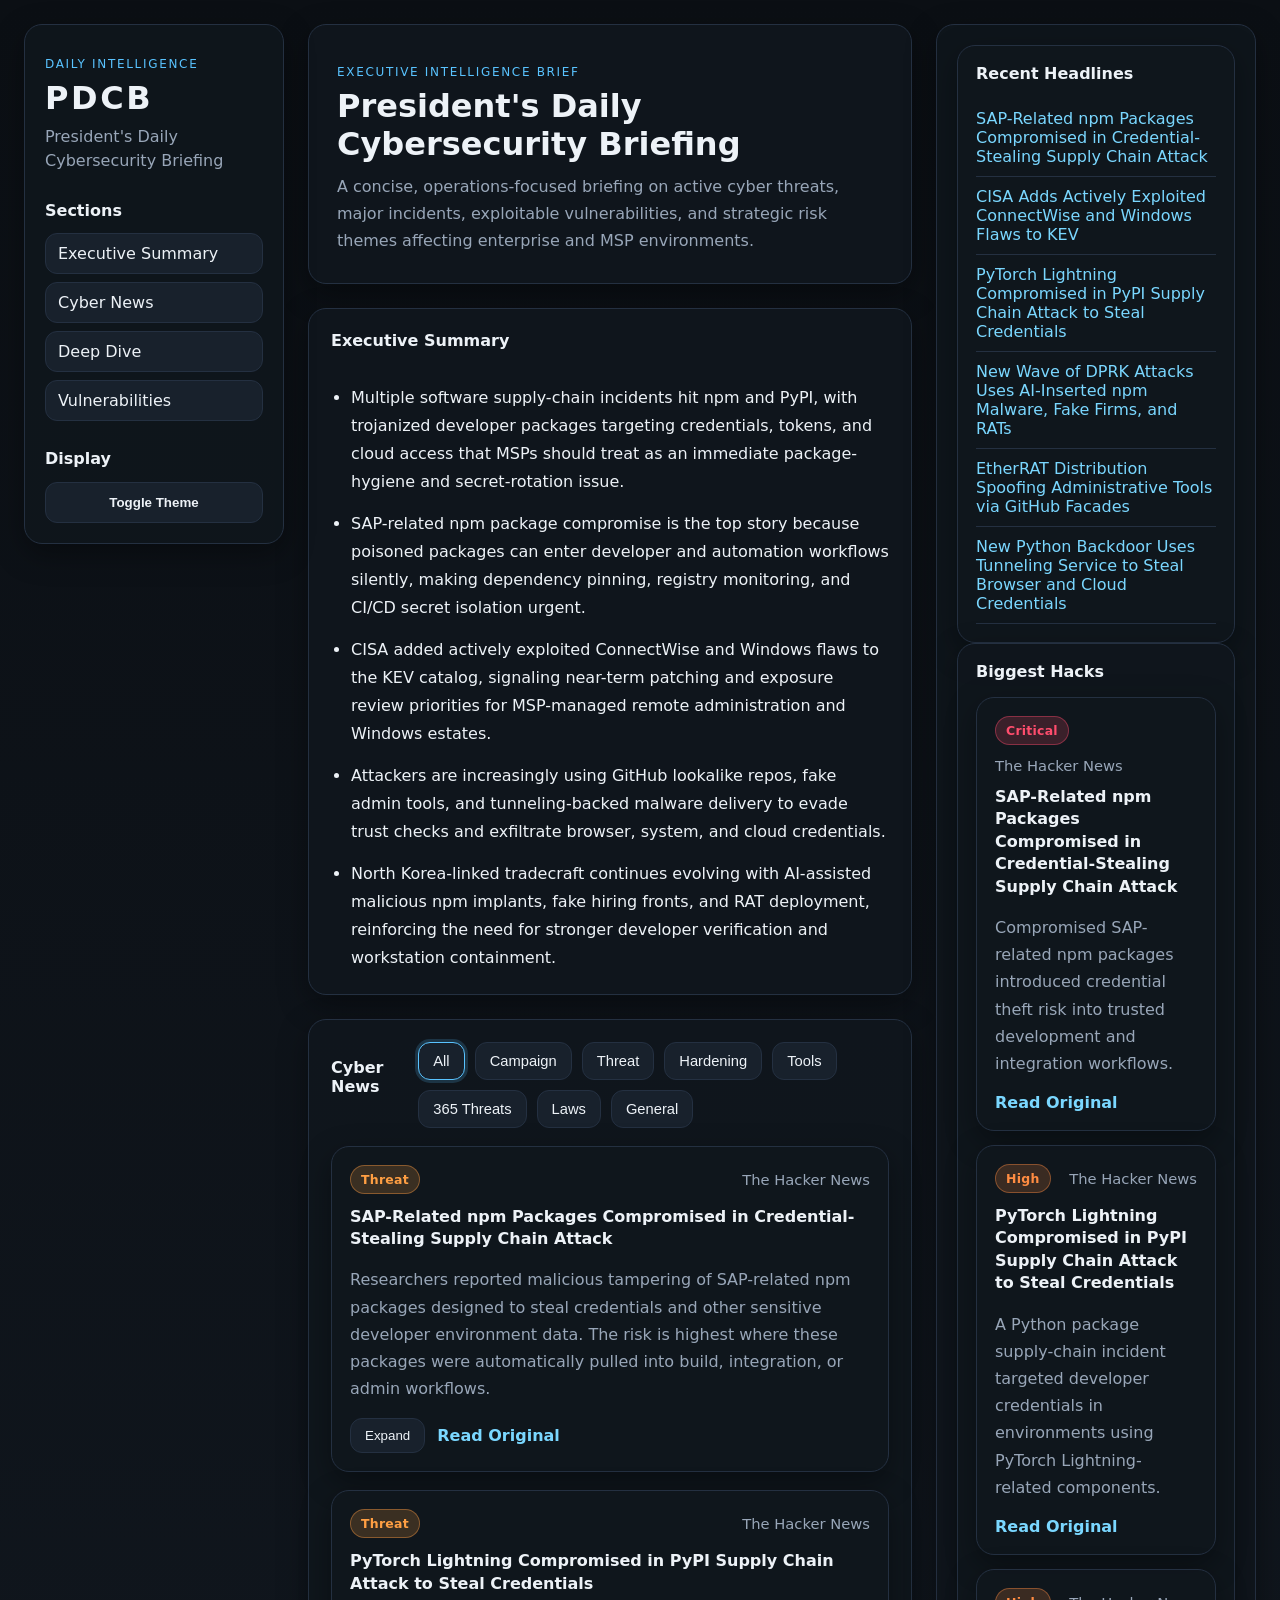
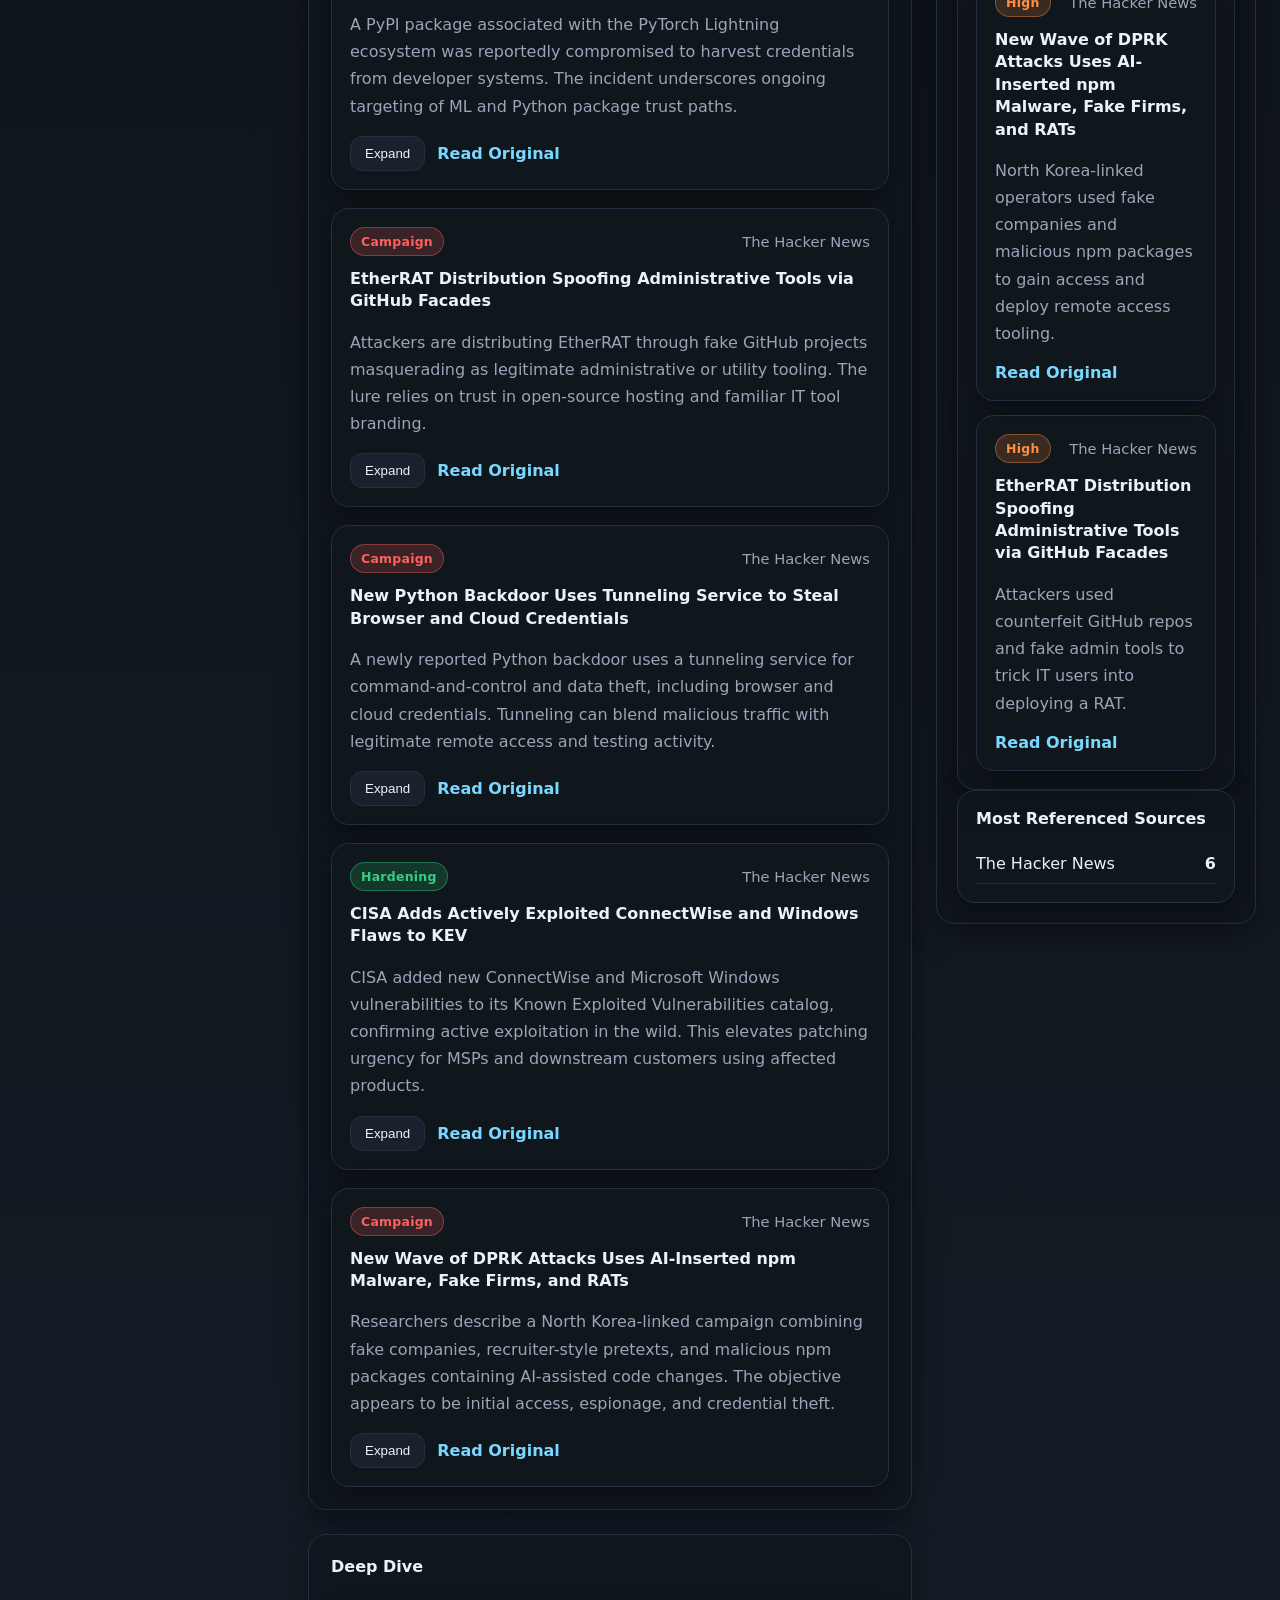
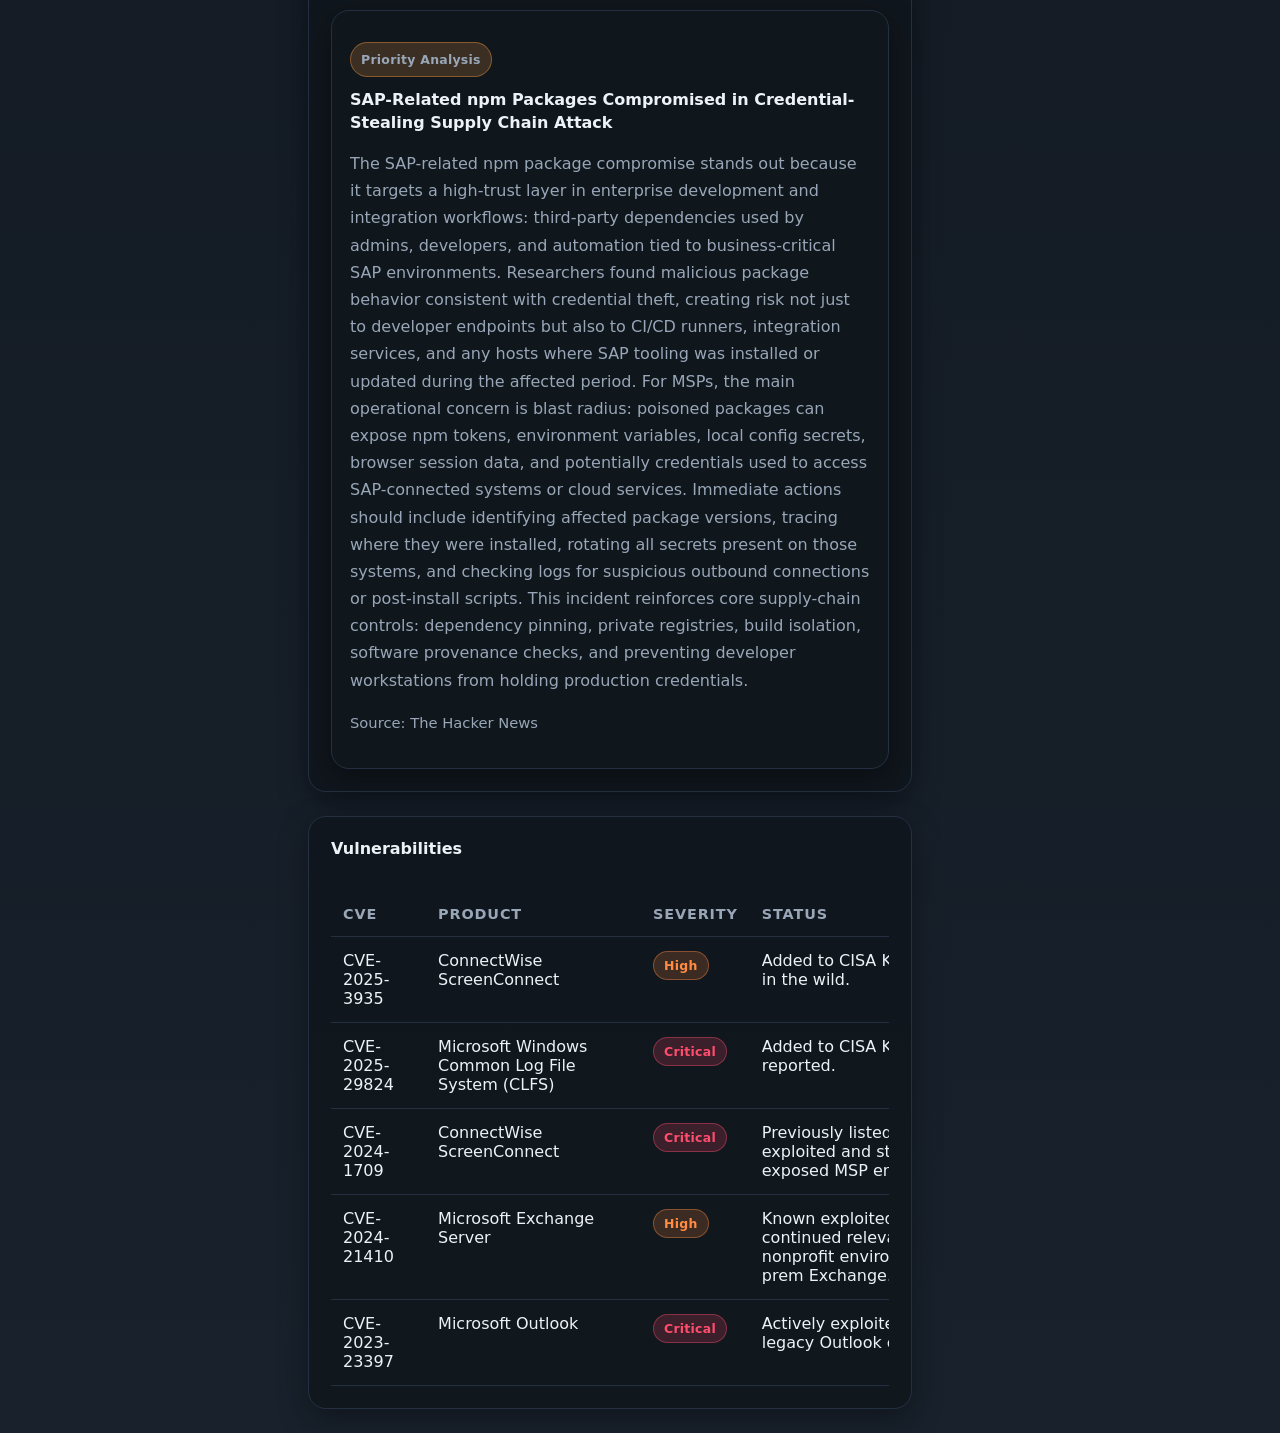
==== index.html @ 5980b4df "Add files via upload" ====
<!DOCTYPE html>
<html lang="en">
<head>
  <meta charset="UTF-8" />
  <meta name="viewport" content="width=device-width, initial-scale=1.0" />
  <title>President's Daily Cybersecurity Briefing</title>
  <link rel="stylesheet" href="style.css" />
</head>
<body>
  <div class="app-shell">
    <aside class="sidebar left-sidebar">
      <div class="brand">
        <p class="eyebrow">Daily Intelligence</p>
        <h1>PDCB</h1>
        <p class="subtitle">President's Daily Cybersecurity Briefing</p>
      </div>

      <nav class="section-nav">
        <h2>Sections</h2>
        <a href="#executive-summary">Executive Summary</a>
        <a href="#cyber-news">Cyber News</a>
        <a href="#deep-dive">Deep Dive</a>
        <a href="#vulnerabilities">Vulnerabilities</a>
      </nav>

      <div class="theme-card">
        <h2>Display</h2>
        <button id="themeToggle" class="theme-toggle" aria-label="Toggle dark and light mode">
          Toggle Theme
        </button>
      </div>
    </aside>

    <main class="main-content">
      <header class="hero">
        <div>
          <p class="eyebrow">Executive Intelligence Brief</p>
          <h2>President's Daily Cybersecurity Briefing</h2>
          <p class="hero-text">
            A concise, operations-focused briefing on active cyber threats, major incidents, exploitable vulnerabilities, and strategic risk themes affecting enterprise and MSP environments.
          </p>
        </div>
      </header>

      <section id="executive-summary" class="panel">
        <div class="panel-header">
          <h3>Executive Summary</h3>
        </div>
        <ul id="executiveSummaryList" class="summary-list"></ul>
      </section>

      <section id="cyber-news" class="panel">
        <div class="panel-header stacked-mobile">
          <h3>Cyber News</h3>
          <div id="filterBar" class="filter-bar"></div>
        </div>
        <div id="newsContainer" class="news-grid"></div>
      </section>

      <section id="deep-dive" class="panel">
        <div class="panel-header">
          <h3>Deep Dive</h3>
        </div>
        <article class="deep-dive-card">
          <p class="story-category category-threat">Priority Analysis</p>
          <h4 id="deepDiveTitle"></h4>
          <p id="deepDiveContent"></p>
          <p class="source-line">
            Source:
            <span id="deepDiveSource"></span>
          </p>
        </article>
      </section>

      <section id="vulnerabilities" class="panel">
        <div class="panel-header">
          <h3>Vulnerabilities</h3>
        </div>
        <div class="table-wrap">
          <table>
            <thead>
              <tr>
                <th>CVE</th>
                <th>Product</th>
                <th>Severity</th>
                <th>Status</th>
              </tr>
            </thead>
            <tbody id="vulnerabilitiesTable"></tbody>
          </table>
        </div>
      </section>
    </main>

    <aside class="sidebar right-sidebar">
      <section class="sidebar-card">
        <h3>Recent Headlines</h3>
        <ul id="recentHeadlines" class="headline-list"></ul>
      </section>

      <section class="sidebar-card">
        <h3>Biggest Hacks</h3>
        <div id="biggestHacks" class="hack-list"></div>
      </section>

      <section class="sidebar-card">
        <h3>Most Referenced Sources</h3>
        <ul id="sourceCounts" class="source-list"></ul>
      </section>
    </aside>
  </div>

  <script src="data.js"></script>
  <script>
    const root = document.documentElement;
    const themeToggle = document.getElementById('themeToggle');
    const storageKey = 'pdcb-theme';

    function applyTheme(theme) {
      root.setAttribute('data-theme', theme);
      localStorage.setItem(storageKey, theme);
    }

    const savedTheme = localStorage.getItem(storageKey);
    if (savedTheme) {
      applyTheme(savedTheme);
    } else {
      applyTheme('dark');
    }

    themeToggle.addEventListener('click', () => {
      const current = root.getAttribute('data-theme') || 'dark';
      applyTheme(current === 'dark' ? 'light' : 'dark');
    });

    const executiveSummaryList = document.getElementById('executiveSummaryList');
    const newsContainer = document.getElementById('newsContainer');
    const filterBar = document.getElementById('filterBar');
    const deepDiveTitle = document.getElementById('deepDiveTitle');
    const deepDiveContent = document.getElementById('deepDiveContent');
    const deepDiveSource = document.getElementById('deepDiveSource');
    const vulnerabilitiesTable = document.getElementById('vulnerabilitiesTable');
    const recentHeadlines = document.getElementById('recentHeadlines');
    const biggestHacks = document.getElementById('biggestHacks');
    const sourceCounts = document.getElementById('sourceCounts');

    const filters = ['All', 'Campaign', 'Threat', 'Hardening', 'Tools', '365_Threats', 'Laws', 'General'];
    let activeFilter = 'All';

    function slugify(value) {
      return value.toLowerCase().replace(/[^a-z0-9]+/g, '-');
    }

    function categoryClass(category) {
      const normalized = (category || 'General').toLowerCase();
      if (normalized === 'campaign') return 'category-campaign';
      if (normalized === 'threat') return 'category-threat';
      if (normalized === 'hardening') return 'category-hardening';
      if (normalized === 'tools') return 'category-tools';
      if (normalized === '365_threats') return 'category-365';
      if (normalized === 'laws') return 'category-laws';
      return 'category-general';
    }

    function renderExecutiveSummary() {
      executiveSummaryList.innerHTML = '';
      briefingData.executive_summary.forEach(item => {
        const li = document.createElement('li');
        li.textContent = item;
        executiveSummaryList.appendChild(li);
      });
    }

    function renderFilters() {
      filterBar.innerHTML = '';
      filters.forEach(filter => {
        const button = document.createElement('button');
        button.className = `filter-btn ${activeFilter === filter ? 'active' : ''}`;
        button.textContent = filter.replace('_', ' ');
        button.addEventListener('click', () => {
          activeFilter = filter;
          renderFilters();
          renderNews();
        });
        filterBar.appendChild(button);
      });
    }

    function renderNews() {
      newsContainer.innerHTML = '';
      const items = briefingData.cyber_news.filter(item =>
        activeFilter === 'All' ? true : item.category === activeFilter
      );

      if (!items.length) {
        newsContainer.innerHTML = '<div class="empty-state">No stories match this category.</div>';
        return;
      }

      items.forEach((story, index) => {
        const card = document.createElement('article');
        card.className = 'news-card';

        const detailsId = `details-${slugify(story.title)}-${index}`;
        const catClass = categoryClass(story.category);

        card.innerHTML = `
          <div class="news-top">
            <span class="story-category ${catClass}">${story.category}</span>
            <span class="story-source">${story.source}</span>
          </div>
          <h4>${story.title}</h4>
          <p class="story-blurb">${story.blurb}</p>
          <div class="story-actions">
            <button class="expand-btn" aria-expanded="false" aria-controls="${detailsId}">Expand</button>
            <a href="${story.link}" target="_blank" rel="noopener noreferrer" class="read-link">Read Original</a>
          </div>
          <div id="${detailsId}" class="story-details" hidden>
            <p>${story.expand_content}</p>
          </div>
        `;

        const expandBtn = card.querySelector('.expand-btn');
        const details = card.querySelector('.story-details');
        expandBtn.addEventListener('click', () => {
          const expanded = expandBtn.getAttribute('aria-expanded') === 'true';
          expandBtn.setAttribute('aria-expanded', String(!expanded));
          expandBtn.textContent = expanded ? 'Expand' : 'Collapse';
          details.hidden = expanded;
        });

        newsContainer.appendChild(card);
      });
    }

    function renderDeepDive() {
      deepDiveTitle.textContent = briefingData.deep_dive.title;
      deepDiveContent.textContent = briefingData.deep_dive.content;
      deepDiveSource.textContent = briefingData.deep_dive.source;
    }

    function severityClass(severity) {
      const value = (severity || '').toLowerCase();
      if (value === 'critical') return 'sev-critical';
      if (value === 'high') return 'sev-high';
      if (value === 'medium') return 'sev-medium';
      return 'sev-low';
    }

    function renderVulnerabilities() {
      vulnerabilitiesTable.innerHTML = '';
      briefingData.vulnerabilities.forEach(vuln => {
        const tr = document.createElement('tr');
        tr.innerHTML = `
          <td>${vuln.cve_id}</td>
          <td>${vuln.product}</td>
          <td><span class="severity-pill ${severityClass(vuln.severity)}">${vuln.severity}</span></td>
          <td>${vuln.active_exploitation_status}</td>
        `;
        vulnerabilitiesTable.appendChild(tr);
      });
    }

    function renderRecentHeadlines() {
      recentHeadlines.innerHTML = '';
      briefingData.recent_headlines.forEach(item => {
        const li = document.createElement('li');
        li.innerHTML = `<a href="${item.link}" target="_blank" rel="noopener noreferrer">${item.title}</a>`;
        recentHeadlines.appendChild(li);
      });
    }

    function renderBiggestHacks() {
      biggestHacks.innerHTML = '';
      briefingData.biggest_hacks.forEach(item => {
        const card = document.createElement('div');
        card.className = 'hack-card';
        card.innerHTML = `
          <div class="hack-header">
            <span class="severity-pill ${severityClass(item.severity)}">${item.severity}</span>
            <span class="story-source">${item.source}</span>
          </div>
          <h4>${item.title}</h4>
          <p>${item.brief}</p>
          <a href="${item.link}" target="_blank" rel="noopener noreferrer" class="read-link">Read Original</a>
        `;
        biggestHacks.appendChild(card);
      });
    }

    function renderSourceCounts() {
      sourceCounts.innerHTML = '';
      briefingData.source_counts.forEach(item => {
        const li = document.createElement('li');
        li.innerHTML = `<span>${item.source}</span><strong>${item.count}</strong>`;
        sourceCounts.appendChild(li);
      });
    }

    renderExecutiveSummary();
    renderFilters();
    renderNews();
    renderDeepDive();
    renderVulnerabilities();
    renderRecentHeadlines();
    renderBiggestHacks();
    renderSourceCounts();
  </script>
</body>
</html>
---- style.css ----
:root {
  --bg: #0b0f14;
  --bg-elev: #121821;
  --bg-soft: #18212c;
  --panel: #10161d;
  --border: #243041;
  --text: #edf2f7;
  --muted: #98a6b8;
  --accent: #59c3ff;
  --link: #7ad7ff;
  --shadow: 0 10px 30px rgba(0, 0, 0, 0.35);

  --campaign: #ff5f5f;
  --threat: #ff9f43;
  --hardening: #35d07f;
  --tools: #65a9ff;
  --threat365: #b388ff;
  --laws: #ffd166;
  --general: #8fa3b8;

  --critical: #ff4d6d;
  --high: #ff8c42;
  --medium: #ffd166;
  --low: #35d07f;
}

:root[data-theme="light"] {
  --bg: #f3f6fb;
  --bg-elev: #ffffff;
  --bg-soft: #eef3f8;
  --panel: #ffffff;
  --border: #d8e1ec;
  --text: #182230;
  --muted: #5f6f82;
  --accent: #0069c2;
  --link: #0056a6;
  --shadow: 0 10px 25px rgba(18, 34, 48, 0.08);
}

* {
  box-sizing: border-box;
}

html {
  scroll-behavior: smooth;
}

body {
  margin: 0;
  background: linear-gradient(180deg, var(--bg) 0%, var(--bg-soft) 100%);
  color: var(--text);
  font-family: Inter, system-ui, -apple-system, BlinkMacSystemFont, "Segoe UI", sans-serif;
}

a {
  color: var(--link);
  text-decoration: none;
}

a:hover {
  text-decoration: underline;
}

.app-shell {
  display: grid;
  grid-template-columns: 260px minmax(0, 1fr) 320px;
  min-height: 100vh;
  gap: 24px;
  padding: 24px;
}

.sidebar,
.panel,
.hero,
.sidebar-card,
.news-card,
.deep-dive-card,
.hack-card {
  background: color-mix(in srgb, var(--panel) 92%, transparent);
  border: 1px solid var(--border);
  border-radius: 18px;
  box-shadow: var(--shadow);
}

.sidebar {
  padding: 20px;
  position: sticky;
  top: 24px;
  height: fit-content;
}

.brand h1 {
  margin: 0;
  font-size: 2rem;
  letter-spacing: 0.08em;
}

.brand .subtitle {
  color: var(--muted);
  margin-top: 8px;
  line-height: 1.5;
}

.eyebrow {
  text-transform: uppercase;
  letter-spacing: 0.14em;
  font-size: 0.75rem;
  color: var(--accent);
  margin-bottom: 8px;
}

.section-nav,
.theme-card {
  margin-top: 28px;
}

.section-nav h2,
.theme-card h2,
.sidebar-card h3,
.panel-header h3 {
  margin-top: 0;
  font-size: 1rem;
}

.section-nav a {
  display: block;
  padding: 10px 12px;
  margin: 8px 0;
  background: var(--bg-soft);
  border: 1px solid var(--border);
  border-radius: 12px;
  color: var(--text);
}

.theme-toggle,
.filter-btn,
.expand-btn {
  border: 1px solid var(--border);
  background: var(--bg-soft);
  color: var(--text);
  border-radius: 12px;
  cursor: pointer;
  transition: 0.2s ease;
}

.theme-toggle {
  width: 100%;
  padding: 12px 14px;
  font-weight: 600;
}

.filter-btn {
  padding: 10px 14px;
  font-size: 0.92rem;
}

.expand-btn {
  padding: 9px 14px;
}

.theme-toggle:hover,
.filter-btn:hover,
.expand-btn:hover,
.filter-btn.active {
  border-color: var(--accent);
  box-shadow: 0 0 0 3px color-mix(in srgb, var(--accent) 18%, transparent);
}

.main-content {
  display: flex;
  flex-direction: column;
  gap: 24px;
}

.hero {
  padding: 28px;
}

.hero h2 {
  margin: 0 0 10px;
  font-size: clamp(1.8rem, 2.5vw, 2.8rem);
}

.hero-text {
  margin: 0;
  color: var(--muted);
  line-height: 1.7;
  max-width: 900px;
}

.panel {
  padding: 22px;
}

.panel-header {
  display: flex;
  justify-content: space-between;
  align-items: center;
  gap: 16px;
  margin-bottom: 18px;
}

.filter-bar {
  display: flex;
  flex-wrap: wrap;
  gap: 10px;
}

.summary-list {
  margin: 0;
  padding-left: 20px;
  display: grid;
  gap: 14px;
}

.summary-list li {
  line-height: 1.75;
  color: var(--text);
}

.news-grid {
  display: grid;
  gap: 18px;
}

.news-card,
.deep-dive-card,
.hack-card,
.sidebar-card {
  padding: 18px;
}

.news-top,
.hack-header {
  display: flex;
  justify-content: space-between;
  align-items: center;
  gap: 12px;
  margin-bottom: 12px;
  flex-wrap: wrap;
}

.story-category,
.severity-pill {
  display: inline-flex;
  align-items: center;
  border-radius: 999px;
  padding: 6px 10px;
  font-size: 0.78rem;
  font-weight: 700;
  letter-spacing: 0.02em;
}

.story-source,
.source-line {
  color: var(--muted);
  font-size: 0.92rem;
}

.category-campaign {
  background: color-mix(in srgb, var(--campaign) 18%, transparent);
  color: var(--campaign);
  border: 1px solid color-mix(in srgb, var(--campaign) 40%, transparent);
}

.category-threat {
  background: color-mix(in srgb, var(--threat) 18%, transparent);
  color: var(--threat);
  border: 1px solid color-mix(in srgb, var(--threat) 40%, transparent);
}

.category-hardening {
  background: color-mix(in srgb, var(--hardening) 18%, transparent);
  color: var(--hardening);
  border: 1px solid color-mix(in srgb, var(--hardening) 40%, transparent);
}

.category-tools {
  background: color-mix(in srgb, var(--tools) 18%, transparent);
  color: var(--tools);
  border: 1px solid color-mix(in srgb, var(--tools) 40%, transparent);
}

.category-365 {
  background: color-mix(in srgb, var(--threat365) 18%, transparent);
  color: var(--threat365);
  border: 1px solid color-mix(in srgb, var(--threat365) 40%, transparent);
}

.category-laws {
  background: color-mix(in srgb, var(--laws) 18%, transparent);
  color: var(--laws);
  border: 1px solid color-mix(in srgb, var(--laws) 40%, transparent);
}

.category-general {
  background: color-mix(in srgb, var(--general) 18%, transparent);
  color: var(--general);
  border: 1px solid color-mix(in srgb, var(--general) 40%, transparent);
}

.sev-critical {
  background: color-mix(in srgb, var(--critical) 18%, transparent);
  color: var(--critical);
  border: 1px solid color-mix(in srgb, var(--critical) 40%, transparent);
}

.sev-high {
  background: color-mix(in srgb, var(--high) 18%, transparent);
  color: var(--high);
  border: 1px solid color-mix(in srgb, var(--high) 40%, transparent);
}

.sev-medium {
  background: color-mix(in srgb, var(--medium) 20%, transparent);
  color: var(--medium);
  border: 1px solid color-mix(in srgb, var(--medium) 40%, transparent);
}

.sev-low {
  background: color-mix(in srgb, var(--low) 18%, transparent);
  color: var(--low);
  border: 1px solid color-mix(in srgb, var(--low) 40%, transparent);
}

.news-card h4,
.deep-dive-card h4,
.hack-card h4 {
  margin: 0 0 10px;
  line-height: 1.4;
}

.story-blurb,
.deep-dive-card p,
.hack-card p {
  color: var(--muted);
  line-height: 1.7;
}

.story-actions {
  display: flex;
  gap: 12px;
  align-items: center;
  flex-wrap: wrap;
  margin-top: 14px;
}

.read-link {
  font-weight: 600;
}

.story-details {
  margin-top: 16px;
  padding-top: 16px;
  border-top: 1px solid var(--border);
  color: var(--text);
  line-height: 1.7;
}

.table-wrap {
  overflow-x: auto;
}

table {
  width: 100%;
  border-collapse: collapse;
  min-width: 760px;
}

th,
td {
  text-align: left;
  padding: 14px 12px;
  border-bottom: 1px solid var(--border);
  vertical-align: top;
}

th {
  color: var(--muted);
  font-size: 0.9rem;
  text-transform: uppercase;
  letter-spacing: 0.06em;
}

.headline-list,
.source-list {
  list-style: none;
  padding: 0;
  margin: 0;
}

.headline-list li,
.source-list li {
  padding: 10px 0;
  border-bottom: 1px solid var(--border);
}

.source-list li {
  display: flex;
  justify-content: space-between;
  align-items: center;
}

.hack-list {
  display: grid;
  gap: 14px;
}

.empty-state {
  padding: 24px;
  border: 1px dashed var(--border);
  border-radius: 14px;
  color: var(--muted);
  text-align: center;
}

@media (max-width: 1200px) {
  .app-shell {
    grid-template-columns: 220px minmax(0, 1fr);
  }

  .right-sidebar {
    grid-column: 1 / -1;
    position: static;
    display: grid;
    grid-template-columns: repeat(3, minmax(0, 1fr));
    gap: 18px;
    background: transparent;
    border: none;
    box-shadow: none;
    padding: 0;
  }

  .right-sidebar .sidebar-card {
    height: 100%;
  }
}

@media (max-width: 900px) {
  .app-shell {
    grid-template-columns: 1fr;
    padding: 16px;
  }

  .sidebar {
    position: static;
  }

  .left-sidebar,
  .right-sidebar {
    grid-column: auto;
  }

  .right-sidebar {
    display: grid;
    grid-template-columns: 1fr;
  }

  .stacked-mobile {
    flex-direction: column;
    align-items: flex-start;
  }
}

@media (max-width: 640px) {
  .hero,
  .panel,
  .sidebar,
  .sidebar-card,
  .news-card,
  .deep-dive-card,
  .hack-card {
    border-radius: 14px;
  }

  .app-shell {
    gap: 16px;
  }

  .hero {
    padding: 20px;
  }

  .panel,
  .sidebar {
    padding: 16px;
  }
}
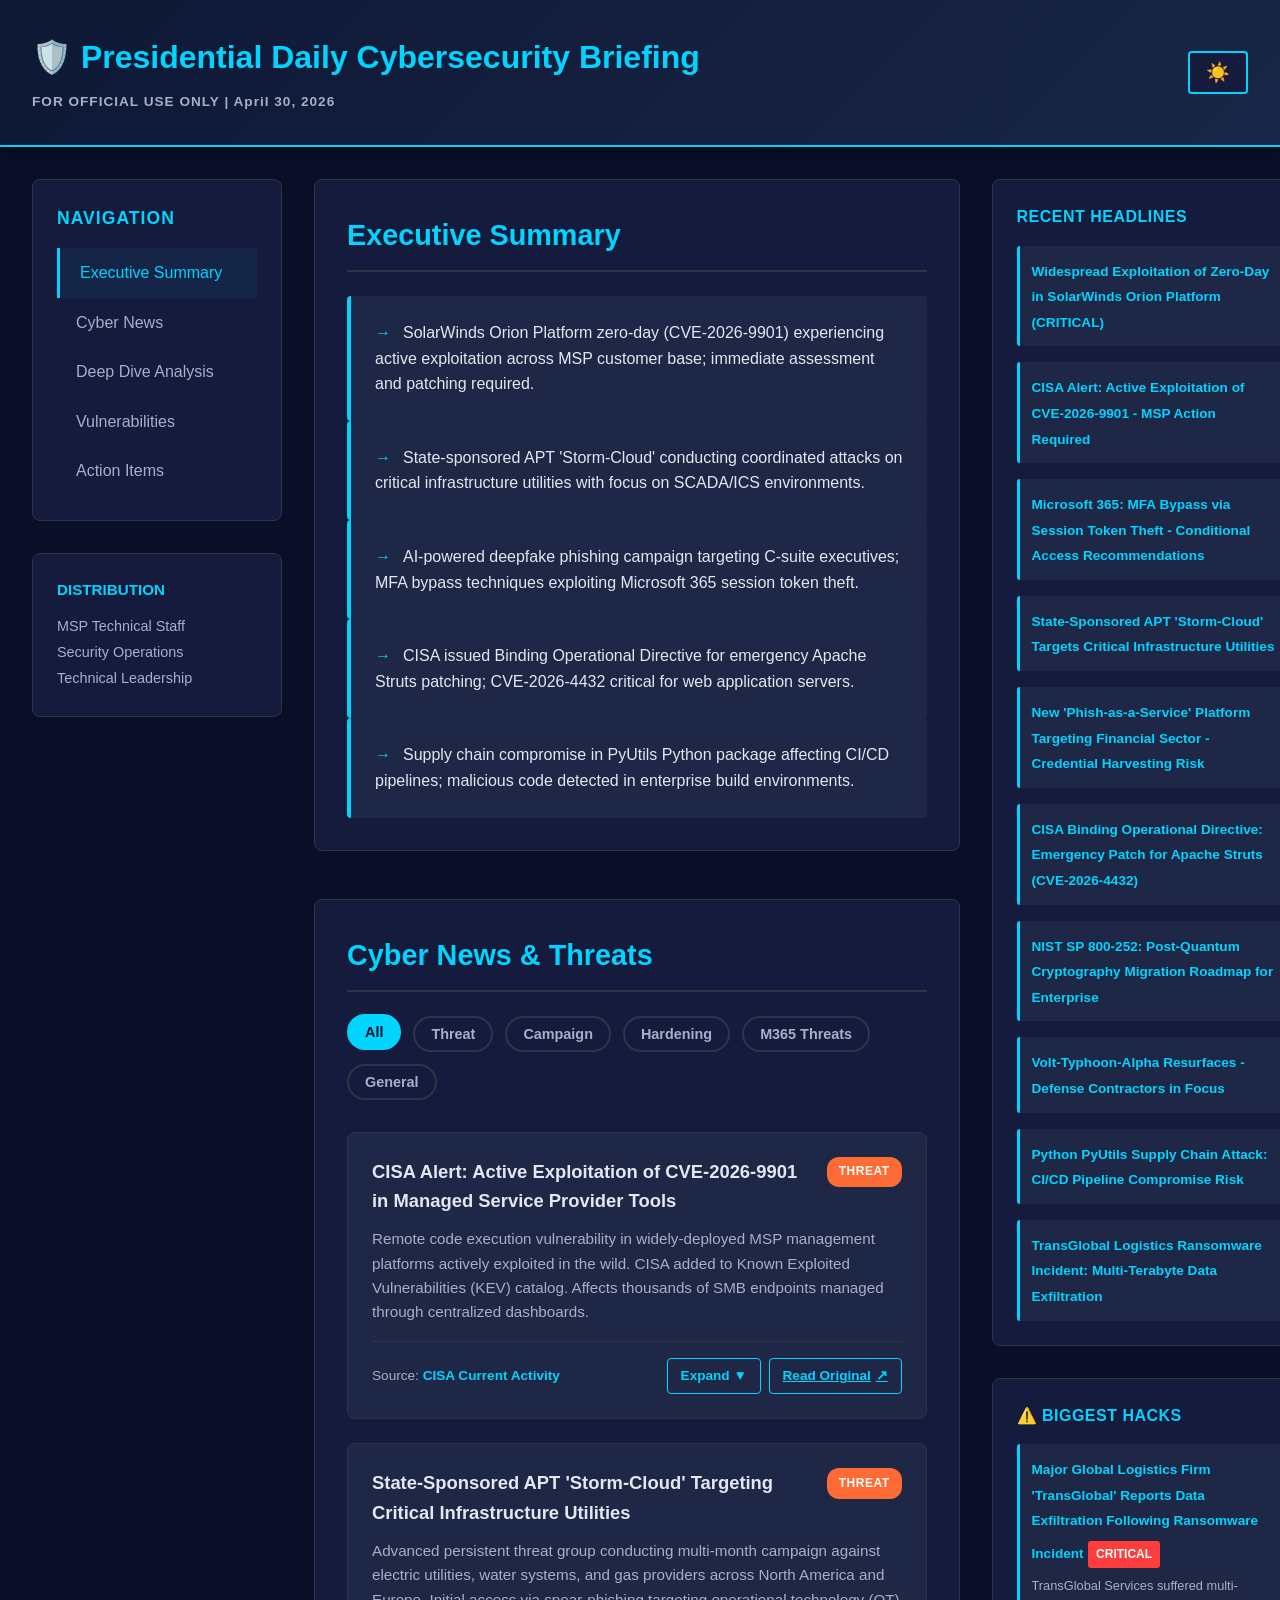
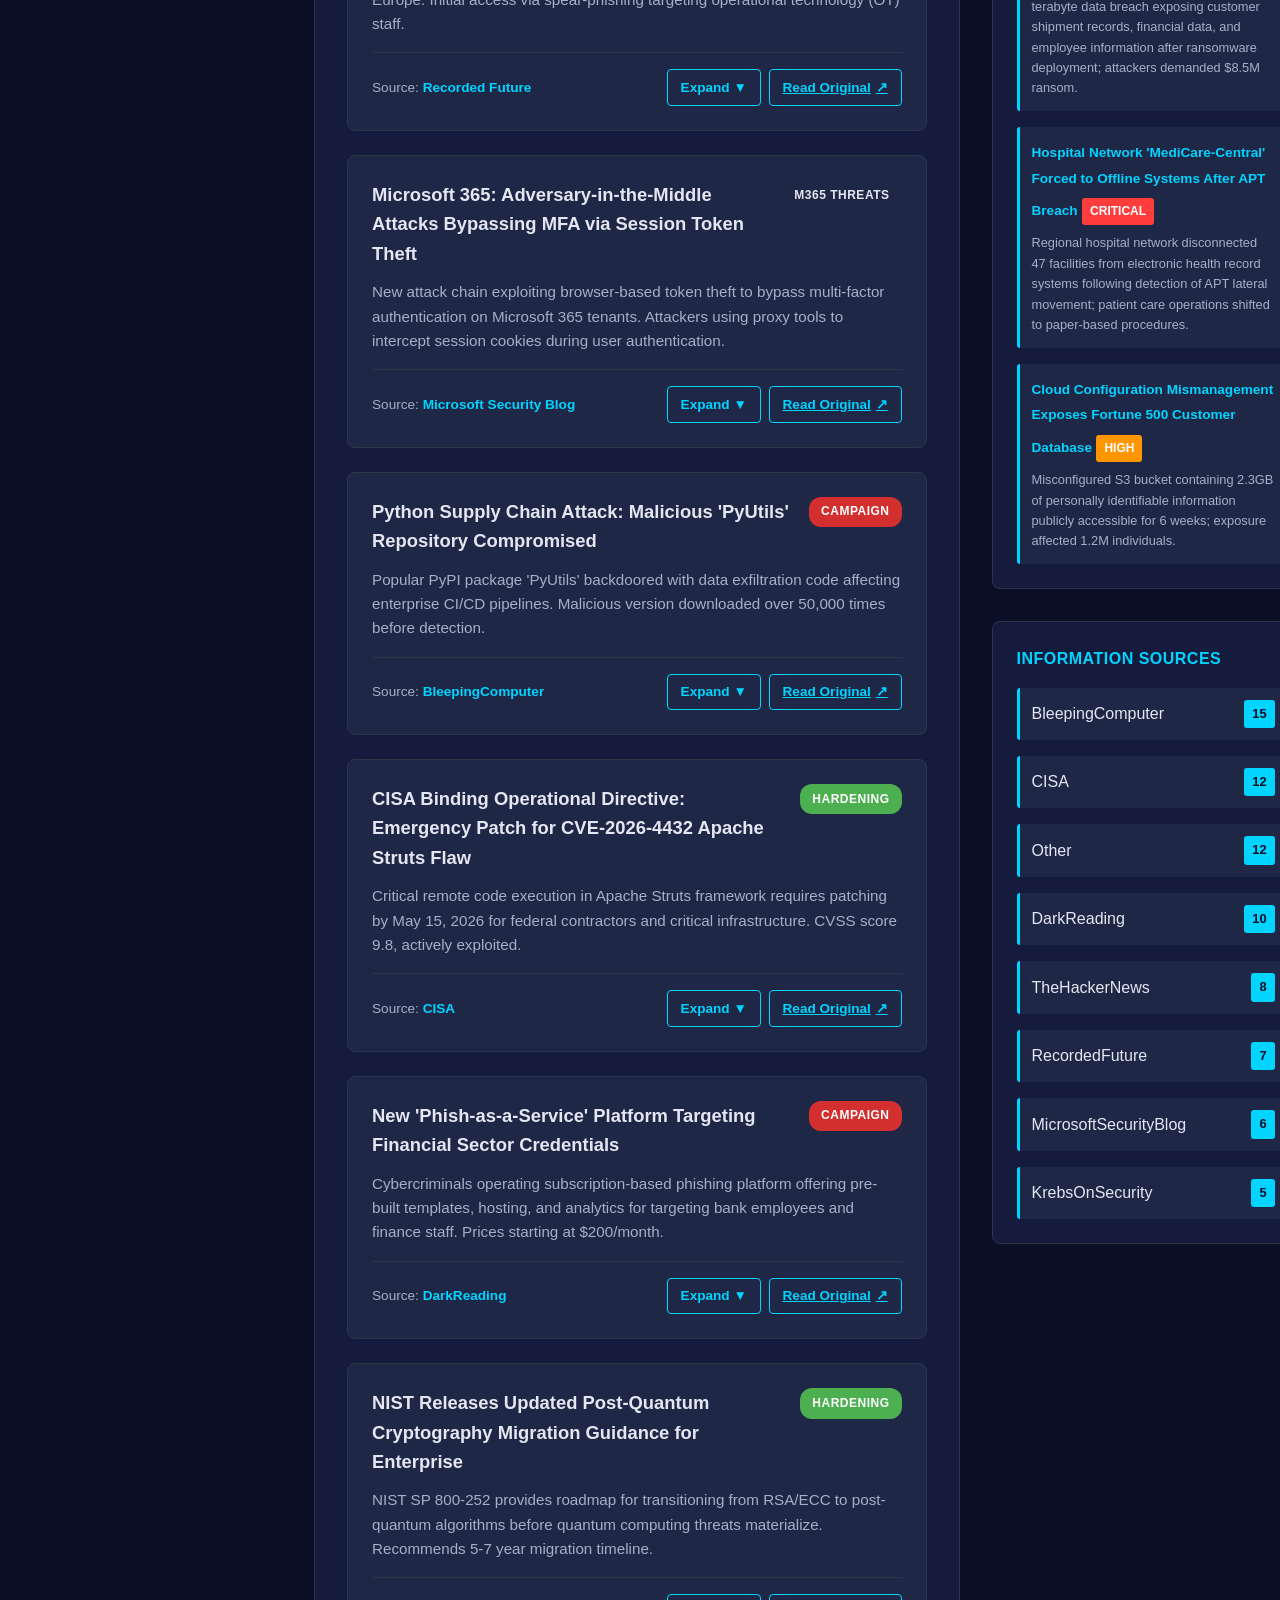
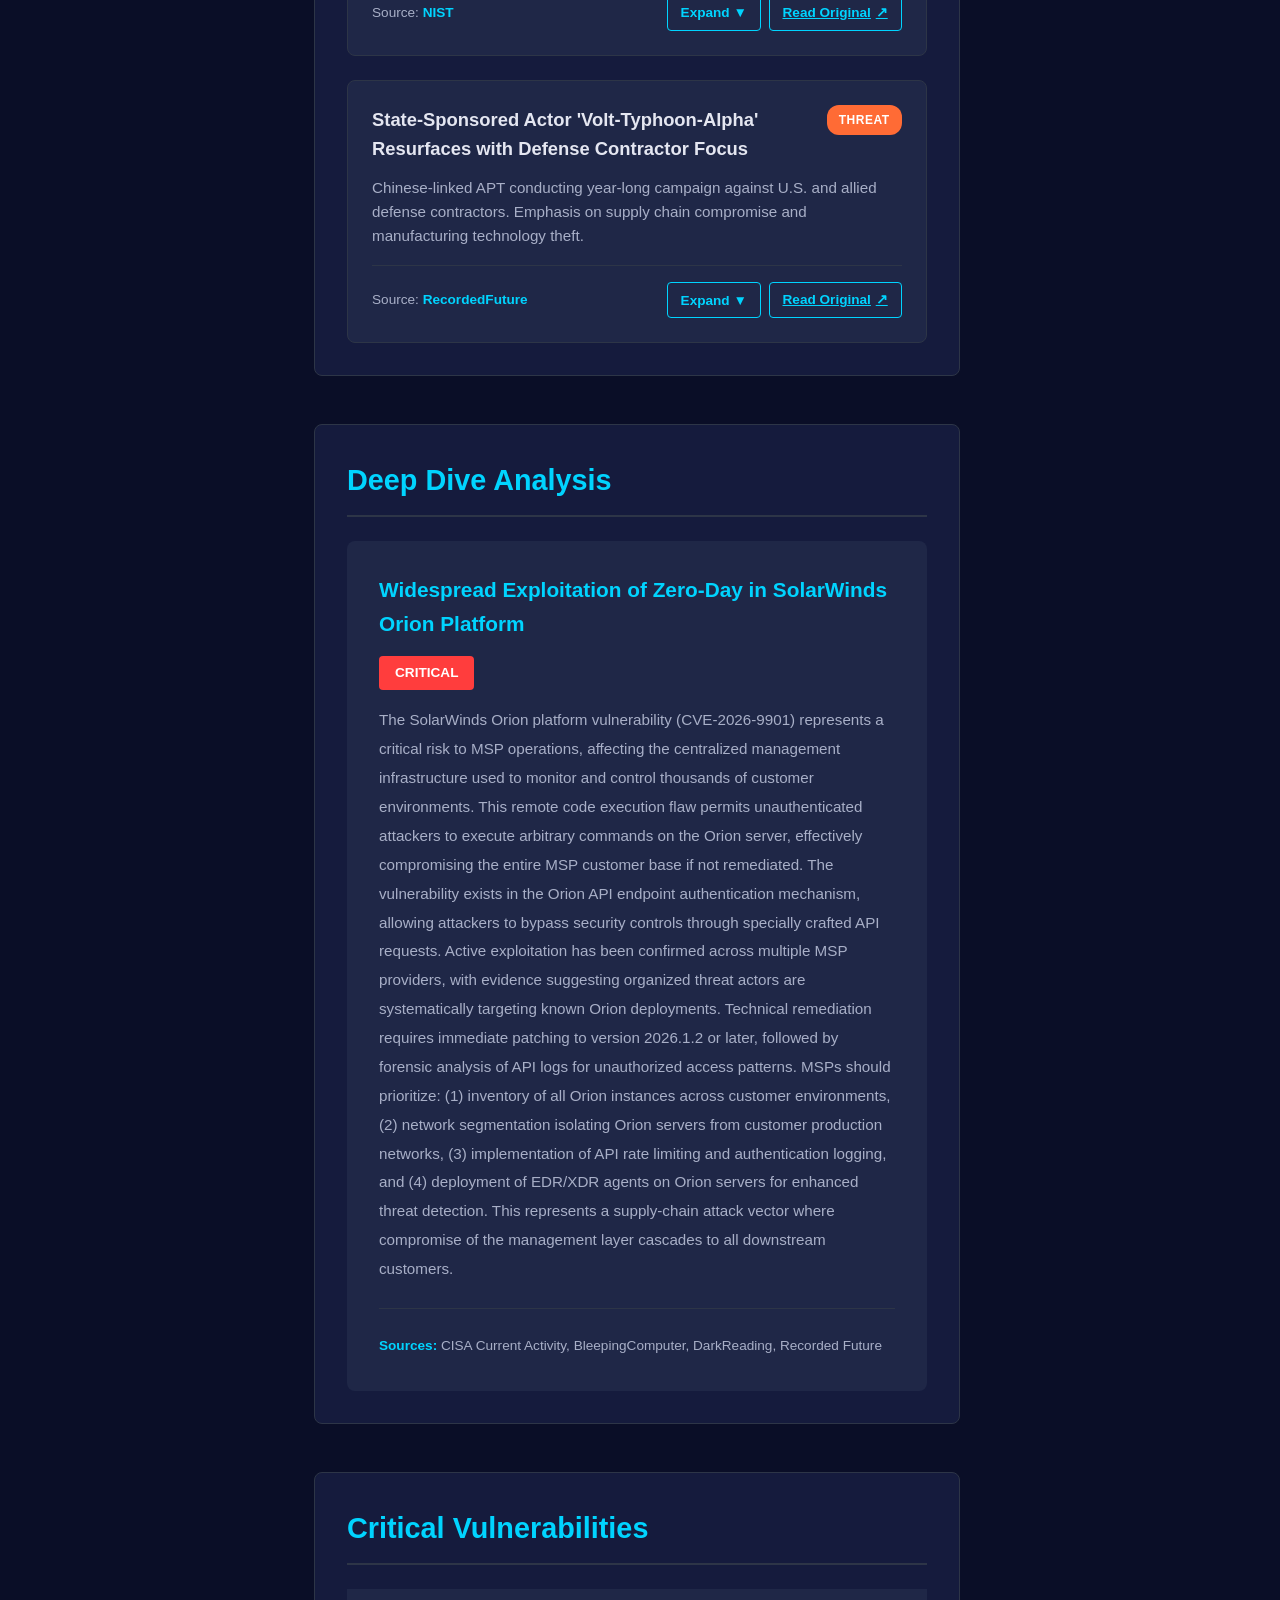
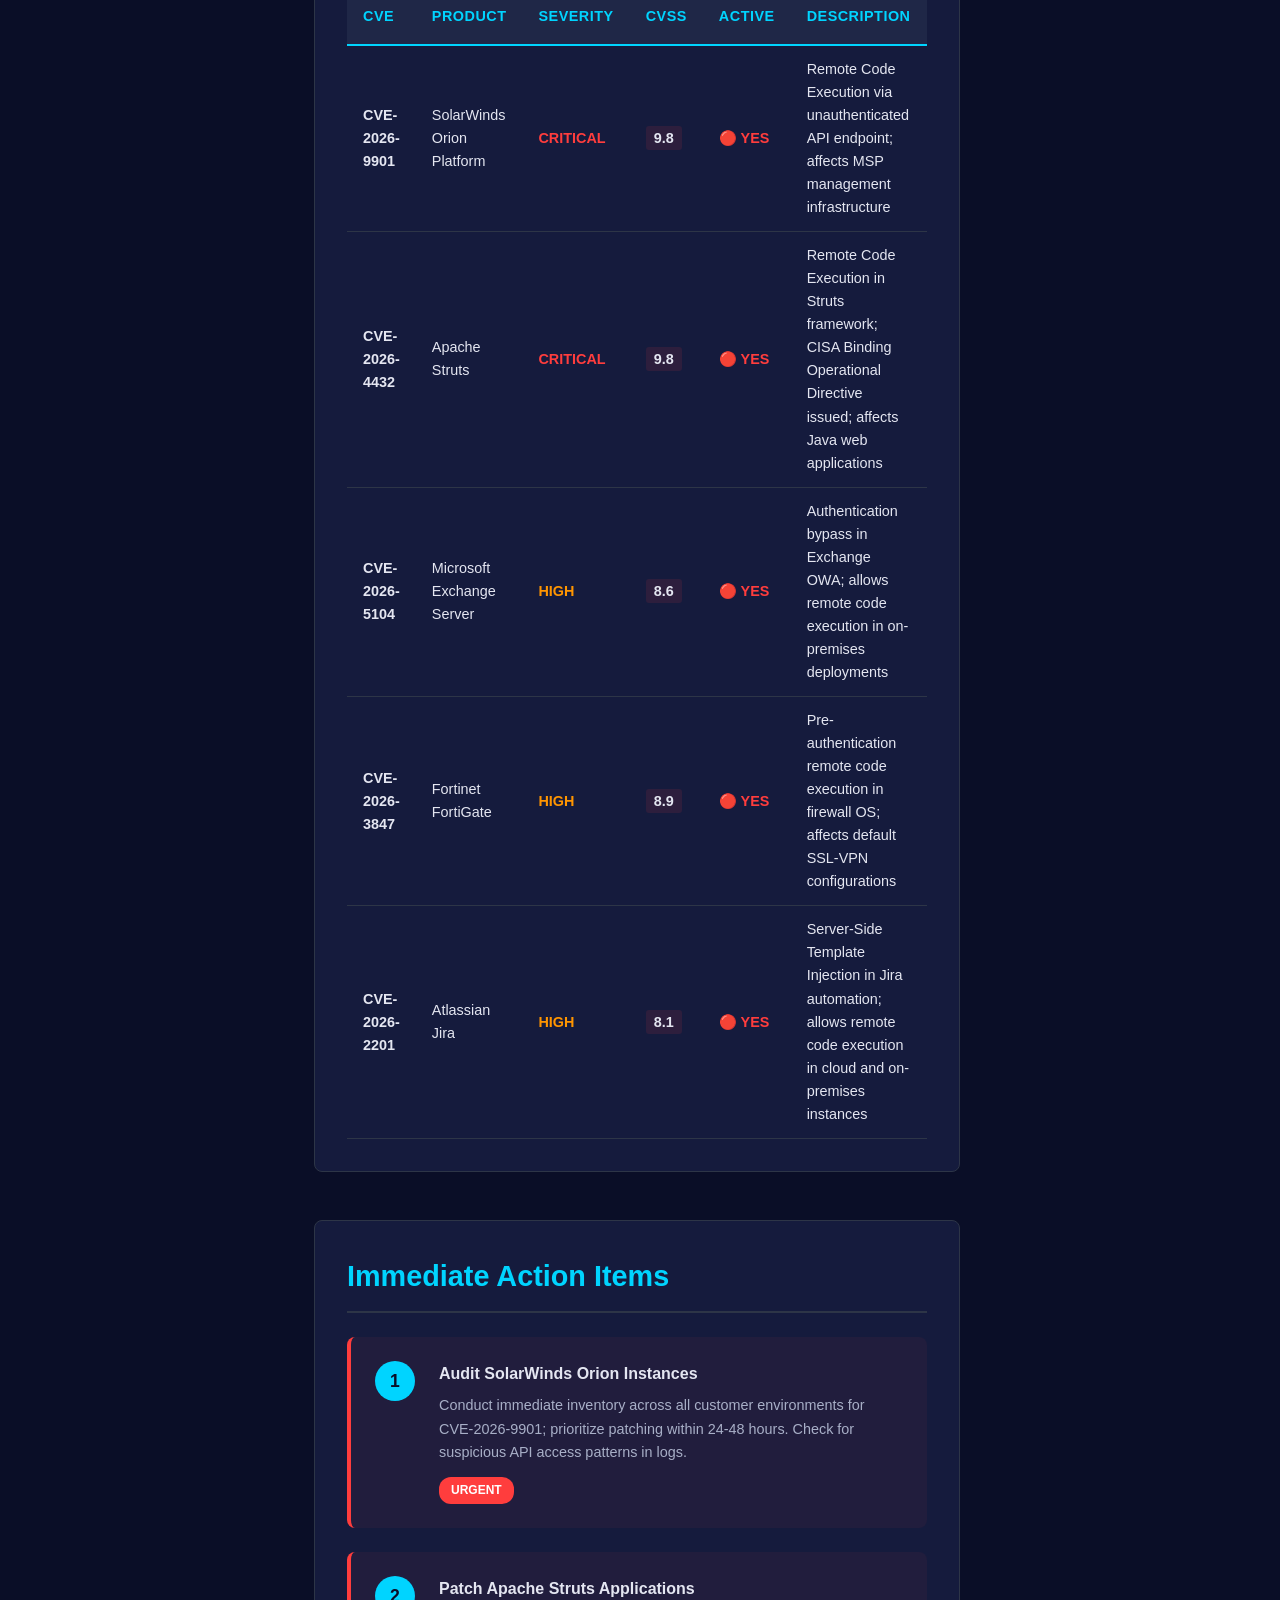
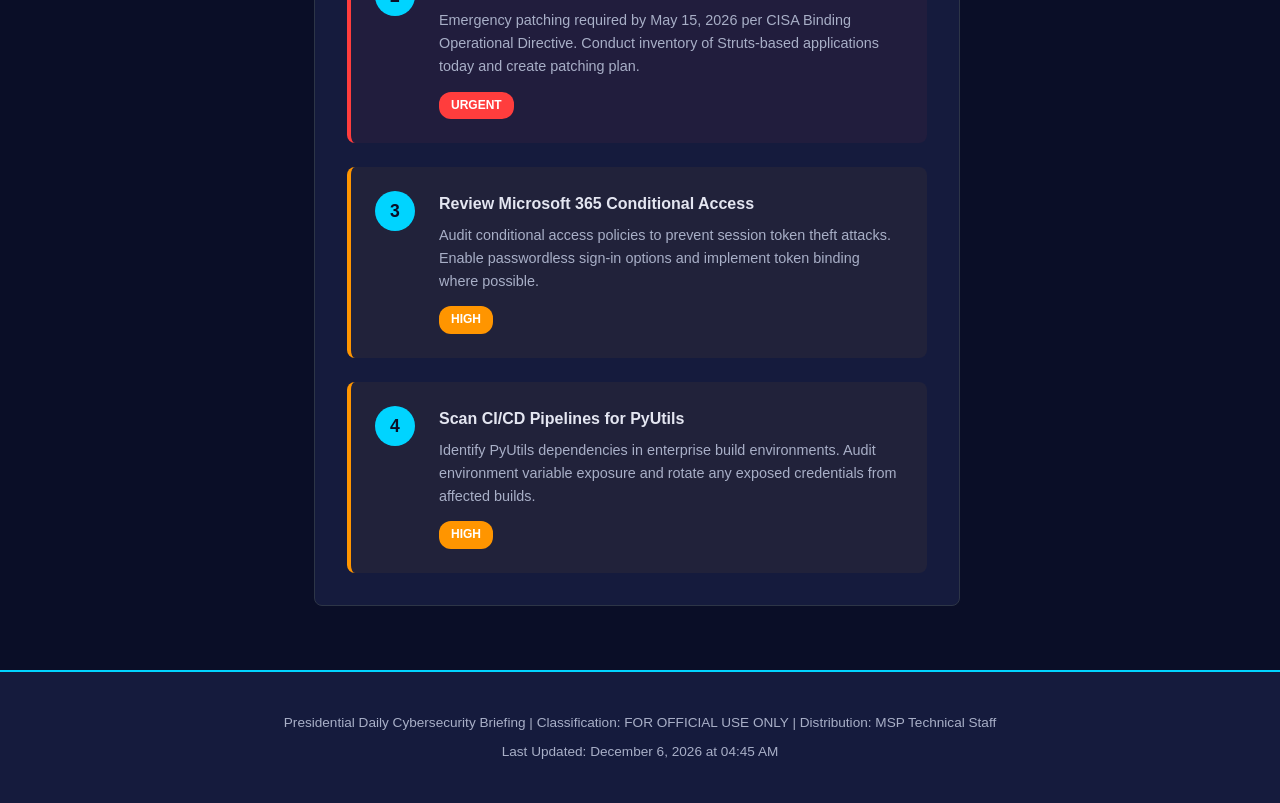
==== commit 25916aa8: "Deploy Presidential Daily Cybersecurity Briefing website - 2026-04-30 - Add responsive dark/light mo" ====
--- a/index.html
+++ b/index.html
@@ -1,310 +1,186 @@
 <!DOCTYPE html>
 <html lang="en">
 <head>
-  <meta charset="UTF-8" />
-  <meta name="viewport" content="width=device-width, initial-scale=1.0" />
-  <title>President's Daily Cybersecurity Briefing</title>
-  <link rel="stylesheet" href="style.css" />
+    <meta charset="UTF-8">
+    <meta name="viewport" content="width=device-width, initial-scale=1.0">
+    <title>Presidential Daily Cybersecurity Briefing</title>
+    <link rel="stylesheet" href="style.css">
 </head>
 <body>
-  <div class="app-shell">
-    <aside class="sidebar left-sidebar">
-      <div class="brand">
-        <p class="eyebrow">Daily Intelligence</p>
-        <h1>PDCB</h1>
-        <p class="subtitle">President's Daily Cybersecurity Briefing</p>
-      </div>
+    <div class="container">
+        <!-- Header -->
+        <header class="header">
+            <div class="header-content">
+                <div class="header-left">
+                    <h1>🛡️ Presidential Daily Cybersecurity Briefing</h1>
+                    <p class="classification">FOR OFFICIAL USE ONLY | <span id="briefing-date"></span></p>
+                </div>
+                <div class="header-right">
+                    <button id="theme-toggle" class="theme-toggle" title="Toggle dark/light mode">
+                        <span>🌙</span>
+                    </button>
+                </div>
+            </div>
+        </header>
 
-      <nav class="section-nav">
-        <h2>Sections</h2>
-        <a href="#executive-summary">Executive Summary</a>
-        <a href="#cyber-news">Cyber News</a>
-        <a href="#deep-dive">Deep Dive</a>
-        <a href="#vulnerabilities">Vulnerabilities</a>
-      </nav>
+        <!-- Main Content -->
+        <div class="main-wrapper">
+            <!-- Left Sidebar -->
+            <aside class="sidebar left-sidebar">
+                <nav class="nav-section">
+                    <h3>Navigation</h3>
+                    <ul class="nav-list">
+                        <li><a href="#executive-summary" class="nav-link active">Executive Summary</a></li>
+                        <li><a href="#cyber-news" class="nav-link">Cyber News</a></li>
+                        <li><a href="#deep-dive" class="nav-link">Deep Dive Analysis</a></li>
+                        <li><a href="#vulnerabilities" class="nav-link">Vulnerabilities</a></li>
+                        <li><a href="#action-items" class="nav-link">Action Items</a></li>
+                    </ul>
+                </nav>
+                
+                <div class="info-box">
+                    <h4>Distribution</h4>
+                    <p>MSP Technical Staff<br>Security Operations<br>Technical Leadership</p>
+                </div>
+            </aside>
 
-      <div class="theme-card">
-        <h2>Display</h2>
-        <button id="themeToggle" class="theme-toggle" aria-label="Toggle dark and light mode">
-          Toggle Theme
-        </button>
-      </div>
-    </aside>
+            <!-- Center Content -->
+            <main class="main-content">
+                <!-- Executive Summary -->
+                <section id="executive-summary" class="content-section">
+                    <h2>Executive Summary</h2>
+                    <div class="summary-cards">
+                        <div id="summary-list"></div>
+                    </div>
+                </section>
 
-    <main class="main-content">
-      <header class="hero">
-        <div>
-          <p class="eyebrow">Executive Intelligence Brief</p>
-          <h2>President's Daily Cybersecurity Briefing</h2>
-          <p class="hero-text">
-            A concise, operations-focused briefing on active cyber threats, major incidents, exploitable vulnerabilities, and strategic risk themes affecting enterprise and MSP environments.
-          </p>
+                <!-- Cyber News -->
+                <section id="cyber-news" class="content-section">
+                    <h2>Cyber News & Threats</h2>
+                    
+                    <div class="filter-bar">
+                        <button class="filter-btn active" data-filter="All">All</button>
+                        <button class="filter-btn" data-filter="Threat">Threat</button>
+                        <button class="filter-btn" data-filter="Campaign">Campaign</button>
+                        <button class="filter-btn" data-filter="Hardening">Hardening</button>
+                        <button class="filter-btn" data-filter="365_Threats">M365 Threats</button>
+                        <button class="filter-btn" data-filter="General">General</button>
+                    </div>
+
+                    <div id="cyber-news-list" class="news-list">
+                        <!-- Will be populated by JavaScript -->
+                    </div>
+                </section>
+
+                <!-- Deep Dive -->
+                <section id="deep-dive" class="content-section">
+                    <h2>Deep Dive Analysis</h2>
+                    <div id="deep-dive-content" class="deep-dive-box">
+                        <!-- Will be populated by JavaScript -->
+                    </div>
+                </section>
+
+                <!-- Vulnerabilities -->
+                <section id="vulnerabilities" class="content-section">
+                    <h2>Critical Vulnerabilities</h2>
+                    <div class="vulnerabilities-table-wrapper">
+                        <table id="vuln-table" class="vulnerabilities-table">
+                            <thead>
+                                <tr>
+                                    <th>CVE</th>
+                                    <th>Product</th>
+                                    <th>Severity</th>
+                                    <th>CVSS</th>
+                                    <th>Active</th>
+                                    <th>Description</th>
+                                </tr>
+                            </thead>
+                            <tbody id="vuln-tbody">
+                                <!-- Will be populated by JavaScript -->
+                            </tbody>
+                        </table>
+                    </div>
+                </section>
+
+                <!-- Action Items -->
+                <section id="action-items" class="content-section">
+                    <h2>Immediate Action Items</h2>
+                    <div class="action-items-list">
+                        <div class="action-item urgent">
+                            <div class="action-number">1</div>
+                            <div class="action-content">
+                                <h4>Audit SolarWinds Orion Instances</h4>
+                                <p>Conduct immediate inventory across all customer environments for CVE-2026-9901; prioritize patching within 24-48 hours. Check for suspicious API access patterns in logs.</p>
+                                <span class="priority-badge urgent">URGENT</span>
+                            </div>
+                        </div>
+                        
+                        <div class="action-item urgent">
+                            <div class="action-number">2</div>
+                            <div class="action-content">
+                                <h4>Patch Apache Struts Applications</h4>
+                                <p>Emergency patching required by May 15, 2026 per CISA Binding Operational Directive. Conduct inventory of Struts-based applications today and create patching plan.</p>
+                                <span class="priority-badge urgent">URGENT</span>
+                            </div>
+                        </div>
+                        
+                        <div class="action-item high">
+                            <div class="action-number">3</div>
+                            <div class="action-content">
+                                <h4>Review Microsoft 365 Conditional Access</h4>
+                                <p>Audit conditional access policies to prevent session token theft attacks. Enable passwordless sign-in options and implement token binding where possible.</p>
+                                <span class="priority-badge high">HIGH</span>
+                            </div>
+                        </div>
+                        
+                        <div class="action-item high">
+                            <div class="action-number">4</div>
+                            <div class="action-content">
+                                <h4>Scan CI/CD Pipelines for PyUtils</h4>
+                                <p>Identify PyUtils dependencies in enterprise build environments. Audit environment variable exposure and rotate any exposed credentials from affected builds.</p>
+                                <span class="priority-badge high">HIGH</span>
+                            </div>
+                        </div>
+                    </div>
+                </section>
+            </main>
+
+            <!-- Right Sidebar -->
+            <aside class="sidebar right-sidebar">
+                <!-- Recent Headlines -->
+                <div class="sidebar-section">
+                    <h3>Recent Headlines</h3>
+                    <div id="headlines-list" class="headlines-list">
+                        <!-- Will be populated by JavaScript -->
+                    </div>
+                </div>
+
+                <!-- Biggest Hacks -->
+                <div class="sidebar-section">
+                    <h3>⚠️ Biggest Hacks</h3>
+                    <div id="hacks-list" class="hacks-list">
+                        <!-- Will be populated by JavaScript -->
+                    </div>
+                </div>
+
+                <!-- Source Statistics -->
+                <div class="sidebar-section sources-section">
+                    <h3>Information Sources</h3>
+                    <div id="sources-list" class="sources-list">
+                        <!-- Will be populated by JavaScript -->
+                    </div>
+                </div>
+            </aside>
         </div>
-      </header>
 
-      <section id="executive-summary" class="panel">
-        <div class="panel-header">
-          <h3>Executive Summary</h3>
-        </div>
-        <ul id="executiveSummaryList" class="summary-list"></ul>
-      </section>
+        <!-- Footer -->
+        <footer class="footer">
+            <p>Presidential Daily Cybersecurity Briefing | Classification: FOR OFFICIAL USE ONLY | Distribution: MSP Technical Staff</p>
+            <p>Last Updated: <span id="footer-date"></span></p>
+        </footer>
+    </div>
 
-      <section id="cyber-news" class="panel">
-        <div class="panel-header stacked-mobile">
-          <h3>Cyber News</h3>
-          <div id="filterBar" class="filter-bar"></div>
-        </div>
-        <div id="newsContainer" class="news-grid"></div>
-      </section>
-
-      <section id="deep-dive" class="panel">
-        <div class="panel-header">
-          <h3>Deep Dive</h3>
-        </div>
-        <article class="deep-dive-card">
-          <p class="story-category category-threat">Priority Analysis</p>
-          <h4 id="deepDiveTitle"></h4>
-          <p id="deepDiveContent"></p>
-          <p class="source-line">
-            Source:
-            <span id="deepDiveSource"></span>
-          </p>
-        </article>
-      </section>
-
-      <section id="vulnerabilities" class="panel">
-        <div class="panel-header">
-          <h3>Vulnerabilities</h3>
-        </div>
-        <div class="table-wrap">
-          <table>
-            <thead>
-              <tr>
-                <th>CVE</th>
-                <th>Product</th>
-                <th>Severity</th>
-                <th>Status</th>
-              </tr>
-            </thead>
-            <tbody id="vulnerabilitiesTable"></tbody>
-          </table>
-        </div>
-      </section>
-    </main>
-
-    <aside class="sidebar right-sidebar">
-      <section class="sidebar-card">
-        <h3>Recent Headlines</h3>
-        <ul id="recentHeadlines" class="headline-list"></ul>
-      </section>
-
-      <section class="sidebar-card">
-        <h3>Biggest Hacks</h3>
-        <div id="biggestHacks" class="hack-list"></div>
-      </section>
-
-      <section class="sidebar-card">
-        <h3>Most Referenced Sources</h3>
-        <ul id="sourceCounts" class="source-list"></ul>
-      </section>
-    </aside>
-  </div>
-
-  <script src="data.js"></script>
-  <script>
-    const root = document.documentElement;
-    const themeToggle = document.getElementById('themeToggle');
-    const storageKey = 'pdcb-theme';
-
-    function applyTheme(theme) {
-      root.setAttribute('data-theme', theme);
-      localStorage.setItem(storageKey, theme);
-    }
-
-    const savedTheme = localStorage.getItem(storageKey);
-    if (savedTheme) {
-      applyTheme(savedTheme);
-    } else {
-      applyTheme('dark');
-    }
-
-    themeToggle.addEventListener('click', () => {
-      const current = root.getAttribute('data-theme') || 'dark';
-      applyTheme(current === 'dark' ? 'light' : 'dark');
-    });
-
-    const executiveSummaryList = document.getElementById('executiveSummaryList');
-    const newsContainer = document.getElementById('newsContainer');
-    const filterBar = document.getElementById('filterBar');
-    const deepDiveTitle = document.getElementById('deepDiveTitle');
-    const deepDiveContent = document.getElementById('deepDiveContent');
-    const deepDiveSource = document.getElementById('deepDiveSource');
-    const vulnerabilitiesTable = document.getElementById('vulnerabilitiesTable');
-    const recentHeadlines = document.getElementById('recentHeadlines');
-    const biggestHacks = document.getElementById('biggestHacks');
-    const sourceCounts = document.getElementById('sourceCounts');
-
-    const filters = ['All', 'Campaign', 'Threat', 'Hardening', 'Tools', '365_Threats', 'Laws', 'General'];
-    let activeFilter = 'All';
-
-    function slugify(value) {
-      return value.toLowerCase().replace(/[^a-z0-9]+/g, '-');
-    }
-
-    function categoryClass(category) {
-      const normalized = (category || 'General').toLowerCase();
-      if (normalized === 'campaign') return 'category-campaign';
-      if (normalized === 'threat') return 'category-threat';
-      if (normalized === 'hardening') return 'category-hardening';
-      if (normalized === 'tools') return 'category-tools';
-      if (normalized === '365_threats') return 'category-365';
-      if (normalized === 'laws') return 'category-laws';
-      return 'category-general';
-    }
-
-    function renderExecutiveSummary() {
-      executiveSummaryList.innerHTML = '';
-      briefingData.executive_summary.forEach(item => {
-        const li = document.createElement('li');
-        li.textContent = item;
-        executiveSummaryList.appendChild(li);
-      });
-    }
-
-    function renderFilters() {
-      filterBar.innerHTML = '';
-      filters.forEach(filter => {
-        const button = document.createElement('button');
-        button.className = `filter-btn ${activeFilter === filter ? 'active' : ''}`;
-        button.textContent = filter.replace('_', ' ');
-        button.addEventListener('click', () => {
-          activeFilter = filter;
-          renderFilters();
-          renderNews();
-        });
-        filterBar.appendChild(button);
-      });
-    }
-
-    function renderNews() {
-      newsContainer.innerHTML = '';
-      const items = briefingData.cyber_news.filter(item =>
-        activeFilter === 'All' ? true : item.category === activeFilter
-      );
-
-      if (!items.length) {
-        newsContainer.innerHTML = '<div class="empty-state">No stories match this category.</div>';
-        return;
-      }
-
-      items.forEach((story, index) => {
-        const card = document.createElement('article');
-        card.className = 'news-card';
-
-        const detailsId = `details-${slugify(story.title)}-${index}`;
-        const catClass = categoryClass(story.category);
-
-        card.innerHTML = `
-          <div class="news-top">
-            <span class="story-category ${catClass}">${story.category}</span>
-            <span class="story-source">${story.source}</span>
-          </div>
-          <h4>${story.title}</h4>
-          <p class="story-blurb">${story.blurb}</p>
-          <div class="story-actions">
-            <button class="expand-btn" aria-expanded="false" aria-controls="${detailsId}">Expand</button>
-            <a href="${story.link}" target="_blank" rel="noopener noreferrer" class="read-link">Read Original</a>
-          </div>
-          <div id="${detailsId}" class="story-details" hidden>
-            <p>${story.expand_content}</p>
-          </div>
-        `;
-
-        const expandBtn = card.querySelector('.expand-btn');
-        const details = card.querySelector('.story-details');
-        expandBtn.addEventListener('click', () => {
-          const expanded = expandBtn.getAttribute('aria-expanded') === 'true';
-          expandBtn.setAttribute('aria-expanded', String(!expanded));
-          expandBtn.textContent = expanded ? 'Expand' : 'Collapse';
-          details.hidden = expanded;
-        });
-
-        newsContainer.appendChild(card);
-      });
-    }
-
-    function renderDeepDive() {
-      deepDiveTitle.textContent = briefingData.deep_dive.title;
-      deepDiveContent.textContent = briefingData.deep_dive.content;
-      deepDiveSource.textContent = briefingData.deep_dive.source;
-    }
-
-    function severityClass(severity) {
-      const value = (severity || '').toLowerCase();
-      if (value === 'critical') return 'sev-critical';
-      if (value === 'high') return 'sev-high';
-      if (value === 'medium') return 'sev-medium';
-      return 'sev-low';
-    }
-
-    function renderVulnerabilities() {
-      vulnerabilitiesTable.innerHTML = '';
-      briefingData.vulnerabilities.forEach(vuln => {
-        const tr = document.createElement('tr');
-        tr.innerHTML = `
-          <td>${vuln.cve_id}</td>
-          <td>${vuln.product}</td>
-          <td><span class="severity-pill ${severityClass(vuln.severity)}">${vuln.severity}</span></td>
-          <td>${vuln.active_exploitation_status}</td>
-        `;
-        vulnerabilitiesTable.appendChild(tr);
-      });
-    }
-
-    function renderRecentHeadlines() {
-      recentHeadlines.innerHTML = '';
-      briefingData.recent_headlines.forEach(item => {
-        const li = document.createElement('li');
-        li.innerHTML = `<a href="${item.link}" target="_blank" rel="noopener noreferrer">${item.title}</a>`;
-        recentHeadlines.appendChild(li);
-      });
-    }
-
-    function renderBiggestHacks() {
-      biggestHacks.innerHTML = '';
-      briefingData.biggest_hacks.forEach(item => {
-        const card = document.createElement('div');
-        card.className = 'hack-card';
-        card.innerHTML = `
-          <div class="hack-header">
-            <span class="severity-pill ${severityClass(item.severity)}">${item.severity}</span>
-            <span class="story-source">${item.source}</span>
-          </div>
-          <h4>${item.title}</h4>
-          <p>${item.brief}</p>
-          <a href="${item.link}" target="_blank" rel="noopener noreferrer" class="read-link">Read Original</a>
-        `;
-        biggestHacks.appendChild(card);
-      });
-    }
-
-    function renderSourceCounts() {
-      sourceCounts.innerHTML = '';
-      briefingData.source_counts.forEach(item => {
-        const li = document.createElement('li');
-        li.innerHTML = `<span>${item.source}</span><strong>${item.count}</strong>`;
-        sourceCounts.appendChild(li);
-      });
-    }
-
-    renderExecutiveSummary();
-    renderFilters();
-    renderNews();
-    renderDeepDive();
-    renderVulnerabilities();
-    renderRecentHeadlines();
-    renderBiggestHacks();
-    renderSourceCounts();
-  </script>
+    <script src="data.js"></script>
+    <script src="script.js"></script>
 </body>
 </html>
--- a/style.css
+++ b/style.css
@@ -1,488 +1,823 @@
+/* Presidential Daily Cybersecurity Briefing - Stylesheet */
+
 :root {
-  --bg: #0b0f14;
-  --bg-elev: #121821;
-  --bg-soft: #18212c;
-  --panel: #10161d;
-  --border: #243041;
-  --text: #edf2f7;
-  --muted: #98a6b8;
-  --accent: #59c3ff;
-  --link: #7ad7ff;
-  --shadow: 0 10px 30px rgba(0, 0, 0, 0.35);
-
-  --campaign: #ff5f5f;
-  --threat: #ff9f43;
-  --hardening: #35d07f;
-  --tools: #65a9ff;
-  --threat365: #b388ff;
-  --laws: #ffd166;
-  --general: #8fa3b8;
-
-  --critical: #ff4d6d;
-  --high: #ff8c42;
-  --medium: #ffd166;
-  --low: #35d07f;
-}
-
-:root[data-theme="light"] {
-  --bg: #f3f6fb;
-  --bg-elev: #ffffff;
-  --bg-soft: #eef3f8;
-  --panel: #ffffff;
-  --border: #d8e1ec;
-  --text: #182230;
-  --muted: #5f6f82;
-  --accent: #0069c2;
-  --link: #0056a6;
-  --shadow: 0 10px 25px rgba(18, 34, 48, 0.08);
+    --bg-primary: #0a0e27;
+    --bg-secondary: #151b3d;
+    --bg-tertiary: #1f2747;
+    --text-primary: #e4e6f1;
+    --text-secondary: #a8afc7;
+    --border-color: #2d3547;
+    --accent-primary: #00d4ff;
+    --accent-hover: #00a8cc;
+    
+    /* Category Colors */
+    --category-threat: #ff6b35;
+    --category-campaign: #d32f2f;
+    --category-hardening: #4caf50;
+    --category-365: #0078d4;
+    --category-general: #9c27b0;
+    
+    /* Severity Colors */
+    --severity-critical: #ff3d3d;
+    --severity-high: #ff9500;
+    --severity-medium: #ffc107;
+    --severity-low: #4caf50;
+}
+
+/* Light Mode */
+body.light-mode {
+    --bg-primary: #f5f5f5;
+    --bg-secondary: #ffffff;
+    --bg-tertiary: #eeeeee;
+    --text-primary: #1a1a1a;
+    --text-secondary: #555555;
+    --border-color: #e0e0e0;
+    --accent-primary: #0078d4;
+    --accent-hover: #005a9e;
 }
 
 * {
-  box-sizing: border-box;
+    margin: 0;
+    padding: 0;
+    box-sizing: border-box;
 }
 
 html {
-  scroll-behavior: smooth;
+    scroll-behavior: smooth;
 }
 
 body {
-  margin: 0;
-  background: linear-gradient(180deg, var(--bg) 0%, var(--bg-soft) 100%);
-  color: var(--text);
-  font-family: Inter, system-ui, -apple-system, BlinkMacSystemFont, "Segoe UI", sans-serif;
-}
-
-a {
-  color: var(--link);
-  text-decoration: none;
-}
-
-a:hover {
-  text-decoration: underline;
-}
-
-.app-shell {
-  display: grid;
-  grid-template-columns: 260px minmax(0, 1fr) 320px;
-  min-height: 100vh;
-  gap: 24px;
-  padding: 24px;
-}
-
-.sidebar,
-.panel,
-.hero,
-.sidebar-card,
-.news-card,
-.deep-dive-card,
-.hack-card {
-  background: color-mix(in srgb, var(--panel) 92%, transparent);
-  border: 1px solid var(--border);
-  border-radius: 18px;
-  box-shadow: var(--shadow);
-}
-
+    font-family: -apple-system, BlinkMacSystemFont, 'Segoe UI', Roboto, 'Helvetica Neue', Arial, sans-serif;
+    background-color: var(--bg-primary);
+    color: var(--text-primary);
+    line-height: 1.6;
+    transition: background-color 0.3s, color 0.3s;
+}
+
+/* Header */
+.header {
+    background: linear-gradient(135deg, #0d1835 0%, #1a2647 100%);
+    border-bottom: 2px solid var(--accent-primary);
+    padding: 2rem;
+    position: sticky;
+    top: 0;
+    z-index: 100;
+    box-shadow: 0 4px 12px rgba(0, 0, 0, 0.3);
+}
+
+body.light-mode .header {
+    background: linear-gradient(135deg, #f0f2f5 0%, #ffffff 100%);
+}
+
+.header-content {
+    max-width: 1600px;
+    margin: 0 auto;
+    display: flex;
+    justify-content: space-between;
+    align-items: center;
+}
+
+.header-left h1 {
+    font-size: 2rem;
+    margin-bottom: 0.5rem;
+    color: var(--accent-primary);
+    font-weight: 700;
+}
+
+.classification {
+    font-size: 0.85rem;
+    color: var(--text-secondary);
+    font-weight: 600;
+    letter-spacing: 1px;
+}
+
+.theme-toggle {
+    background: var(--bg-secondary);
+    border: 2px solid var(--accent-primary);
+    color: var(--accent-primary);
+    padding: 0.5rem 1rem;
+    border-radius: 4px;
+    cursor: pointer;
+    font-size: 1.2rem;
+    transition: all 0.3s;
+}
+
+.theme-toggle:hover {
+    background: var(--accent-primary);
+    color: var(--bg-primary);
+    transform: scale(1.05);
+}
+
+/* Container and Layout */
+.container {
+    max-width: 1600px;
+    margin: 0 auto;
+}
+
+.main-wrapper {
+    display: grid;
+    grid-template-columns: 250px 1fr 320px;
+    gap: 2rem;
+    padding: 2rem;
+    min-height: calc(100vh - 200px);
+}
+
+@media (max-width: 1200px) {
+    .main-wrapper {
+        grid-template-columns: 1fr;
+        gap: 1.5rem;
+    }
+}
+
+/* Sidebars */
 .sidebar {
-  padding: 20px;
-  position: sticky;
-  top: 24px;
-  height: fit-content;
-}
-
-.brand h1 {
-  margin: 0;
-  font-size: 2rem;
-  letter-spacing: 0.08em;
-}
-
-.brand .subtitle {
-  color: var(--muted);
-  margin-top: 8px;
-  line-height: 1.5;
-}
-
-.eyebrow {
-  text-transform: uppercase;
-  letter-spacing: 0.14em;
-  font-size: 0.75rem;
-  color: var(--accent);
-  margin-bottom: 8px;
-}
-
-.section-nav,
-.theme-card {
-  margin-top: 28px;
-}
-
-.section-nav h2,
-.theme-card h2,
-.sidebar-card h3,
-.panel-header h3 {
-  margin-top: 0;
-  font-size: 1rem;
-}
-
-.section-nav a {
-  display: block;
-  padding: 10px 12px;
-  margin: 8px 0;
-  background: var(--bg-soft);
-  border: 1px solid var(--border);
-  border-radius: 12px;
-  color: var(--text);
-}
-
-.theme-toggle,
-.filter-btn,
-.expand-btn {
-  border: 1px solid var(--border);
-  background: var(--bg-soft);
-  color: var(--text);
-  border-radius: 12px;
-  cursor: pointer;
-  transition: 0.2s ease;
-}
-
-.theme-toggle {
-  width: 100%;
-  padding: 12px 14px;
-  font-weight: 600;
+    display: flex;
+    flex-direction: column;
+    gap: 2rem;
+}
+
+@media (max-width: 1200px) {
+    .left-sidebar {
+        display: none;
+    }
+    
+    .right-sidebar {
+        display: grid;
+        grid-template-columns: repeat(2, 1fr);
+        gap: 1.5rem;
+    }
+}
+
+@media (max-width: 768px) {
+    .right-sidebar {
+        grid-template-columns: 1fr;
+    }
+}
+
+/* Navigation */
+.nav-section {
+    background: var(--bg-secondary);
+    border: 1px solid var(--border-color);
+    border-radius: 8px;
+    padding: 1.5rem;
+}
+
+.nav-section h3 {
+    color: var(--accent-primary);
+    font-size: 1.1rem;
+    margin-bottom: 1rem;
+    text-transform: uppercase;
+    letter-spacing: 1px;
+}
+
+.nav-list {
+    list-style: none;
+}
+
+.nav-link {
+    display: block;
+    padding: 0.75rem 1rem;
+    color: var(--text-secondary);
+    text-decoration: none;
+    border-left: 3px solid transparent;
+    transition: all 0.3s;
+    font-weight: 500;
+}
+
+.nav-link:hover,
+.nav-link.active {
+    color: var(--accent-primary);
+    border-left-color: var(--accent-primary);
+    padding-left: 1.25rem;
+    background: rgba(0, 212, 255, 0.05);
+}
+
+/* Info Box */
+.info-box {
+    background: var(--bg-secondary);
+    border: 1px solid var(--border-color);
+    border-radius: 8px;
+    padding: 1.5rem;
+}
+
+.info-box h4 {
+    color: var(--accent-primary);
+    margin-bottom: 0.75rem;
+    font-size: 0.95rem;
+    text-transform: uppercase;
+}
+
+.info-box p {
+    font-size: 0.9rem;
+    color: var(--text-secondary);
+    line-height: 1.8;
+}
+
+/* Main Content */
+.main-content {
+    display: flex;
+    flex-direction: column;
+    gap: 3rem;
+}
+
+.content-section {
+    background: var(--bg-secondary);
+    border: 1px solid var(--border-color);
+    border-radius: 8px;
+    padding: 2rem;
+    animation: slideIn 0.3s ease-out;
+}
+
+@keyframes slideIn {
+    from {
+        opacity: 0;
+        transform: translateY(10px);
+    }
+    to {
+        opacity: 1;
+        transform: translateY(0);
+    }
+}
+
+.content-section h2 {
+    font-size: 1.8rem;
+    margin-bottom: 1.5rem;
+    color: var(--accent-primary);
+    border-bottom: 2px solid var(--border-color);
+    padding-bottom: 0.75rem;
+}
+
+/* Executive Summary */
+.summary-cards {
+    display: flex;
+    flex-direction: column;
+    gap: 1rem;
+}
+
+.summary-item {
+    background: var(--bg-tertiary);
+    padding: 1.5rem;
+    border-left: 4px solid var(--accent-primary);
+    border-radius: 4px;
+    animation: slideIn 0.3s ease-out;
+}
+
+.summary-item:before {
+    content: "→";
+    color: var(--accent-primary);
+    font-weight: bold;
+    margin-right: 0.75rem;
+}
+
+/* Cyber News */
+.filter-bar {
+    display: flex;
+    flex-wrap: wrap;
+    gap: 0.75rem;
+    margin-bottom: 2rem;
 }
 
 .filter-btn {
-  padding: 10px 14px;
-  font-size: 0.92rem;
-}
-
-.expand-btn {
-  padding: 9px 14px;
-}
-
-.theme-toggle:hover,
+    padding: 0.5rem 1rem;
+    border: 2px solid var(--border-color);
+    background: transparent;
+    color: var(--text-secondary);
+    border-radius: 20px;
+    cursor: pointer;
+    transition: all 0.3s;
+    font-weight: 600;
+    font-size: 0.9rem;
+}
+
 .filter-btn:hover,
+.filter-btn.active {
+    background: var(--accent-primary);
+    color: var(--bg-primary);
+    border-color: var(--accent-primary);
+    transform: translateY(-2px);
+}
+
+.news-list {
+    display: flex;
+    flex-direction: column;
+    gap: 1.5rem;
+}
+
+.news-item {
+    background: var(--bg-tertiary);
+    border: 1px solid var(--border-color);
+    border-radius: 8px;
+    padding: 1.5rem;
+    transition: all 0.3s;
+    animation: slideIn 0.3s ease-out;
+}
+
+.news-item:hover {
+    border-color: var(--accent-primary);
+    box-shadow: 0 4px 12px rgba(0, 212, 255, 0.1);
+    transform: translateX(4px);
+}
+
+.news-header {
+    display: flex;
+    justify-content: space-between;
+    align-items: start;
+    margin-bottom: 0.75rem;
+    gap: 1rem;
+}
+
+.news-title {
+    font-size: 1.15rem;
+    font-weight: 700;
+    color: var(--text-primary);
+    flex: 1;
+}
+
+.category-badge {
+    display: inline-block;
+    padding: 0.35rem 0.75rem;
+    border-radius: 12px;
+    font-size: 0.75rem;
+    font-weight: 700;
+    white-space: nowrap;
+    text-transform: uppercase;
+    letter-spacing: 0.5px;
+}
+
+.category-badge.Threat {
+    background: var(--category-threat);
+    color: white;
+}
+
+.category-badge.Campaign {
+    background: var(--category-campaign);
+    color: white;
+}
+
+.category-badge.Hardening {
+    background: var(--category-hardening);
+    color: white;
+}
+
+.category-badge.365_Threats {
+    background: var(--category-365);
+    color: white;
+}
+
+.category-badge.General {
+    background: var(--category-general);
+    color: white;
+}
+
+.news-blurb {
+    color: var(--text-secondary);
+    margin-bottom: 1rem;
+    font-size: 0.95rem;
+}
+
+.expanded-content {
+    background: var(--bg-secondary);
+    padding: 1rem;
+    border-radius: 4px;
+    margin-bottom: 1rem;
+    border-left: 3px solid var(--accent-primary);
+    display: none;
+}
+
+.expanded-content.visible {
+    display: block;
+}
+
+.expanded-content p {
+    font-size: 0.9rem;
+    color: var(--text-secondary);
+    line-height: 1.8;
+}
+
+.news-footer {
+    display: flex;
+    justify-content: space-between;
+    align-items: center;
+    gap: 1rem;
+    padding-top: 1rem;
+    border-top: 1px solid var(--border-color);
+    font-size: 0.85rem;
+}
+
+.source-info {
+    color: var(--text-secondary);
+}
+
+.source-info strong {
+    color: var(--accent-primary);
+}
+
+.news-actions {
+    display: flex;
+    gap: 0.5rem;
+}
+
+.expand-btn,
+.read-original-btn {
+    padding: 0.4rem 0.8rem;
+    border: 1px solid var(--accent-primary);
+    background: transparent;
+    color: var(--accent-primary);
+    border-radius: 4px;
+    cursor: pointer;
+    font-size: 0.85rem;
+    font-weight: 600;
+    transition: all 0.3s;
+}
+
 .expand-btn:hover,
-.filter-btn.active {
-  border-color: var(--accent);
-  box-shadow: 0 0 0 3px color-mix(in srgb, var(--accent) 18%, transparent);
-}
-
-.main-content {
-  display: flex;
-  flex-direction: column;
-  gap: 24px;
-}
-
-.hero {
-  padding: 28px;
-}
-
-.hero h2 {
-  margin: 0 0 10px;
-  font-size: clamp(1.8rem, 2.5vw, 2.8rem);
-}
-
-.hero-text {
-  margin: 0;
-  color: var(--muted);
-  line-height: 1.7;
-  max-width: 900px;
-}
-
-.panel {
-  padding: 22px;
-}
-
-.panel-header {
-  display: flex;
-  justify-content: space-between;
-  align-items: center;
-  gap: 16px;
-  margin-bottom: 18px;
-}
-
-.filter-bar {
-  display: flex;
-  flex-wrap: wrap;
-  gap: 10px;
-}
-
-.summary-list {
-  margin: 0;
-  padding-left: 20px;
-  display: grid;
-  gap: 14px;
-}
-
-.summary-list li {
-  line-height: 1.75;
-  color: var(--text);
-}
-
-.news-grid {
-  display: grid;
-  gap: 18px;
-}
-
-.news-card,
-.deep-dive-card,
-.hack-card,
-.sidebar-card {
-  padding: 18px;
-}
-
-.news-top,
-.hack-header {
-  display: flex;
-  justify-content: space-between;
-  align-items: center;
-  gap: 12px;
-  margin-bottom: 12px;
-  flex-wrap: wrap;
-}
-
-.story-category,
-.severity-pill {
-  display: inline-flex;
-  align-items: center;
-  border-radius: 999px;
-  padding: 6px 10px;
-  font-size: 0.78rem;
-  font-weight: 700;
-  letter-spacing: 0.02em;
-}
-
-.story-source,
-.source-line {
-  color: var(--muted);
-  font-size: 0.92rem;
-}
-
-.category-campaign {
-  background: color-mix(in srgb, var(--campaign) 18%, transparent);
-  color: var(--campaign);
-  border: 1px solid color-mix(in srgb, var(--campaign) 40%, transparent);
-}
-
-.category-threat {
-  background: color-mix(in srgb, var(--threat) 18%, transparent);
-  color: var(--threat);
-  border: 1px solid color-mix(in srgb, var(--threat) 40%, transparent);
-}
-
-.category-hardening {
-  background: color-mix(in srgb, var(--hardening) 18%, transparent);
-  color: var(--hardening);
-  border: 1px solid color-mix(in srgb, var(--hardening) 40%, transparent);
-}
-
-.category-tools {
-  background: color-mix(in srgb, var(--tools) 18%, transparent);
-  color: var(--tools);
-  border: 1px solid color-mix(in srgb, var(--tools) 40%, transparent);
-}
-
-.category-365 {
-  background: color-mix(in srgb, var(--threat365) 18%, transparent);
-  color: var(--threat365);
-  border: 1px solid color-mix(in srgb, var(--threat365) 40%, transparent);
-}
-
-.category-laws {
-  background: color-mix(in srgb, var(--laws) 18%, transparent);
-  color: var(--laws);
-  border: 1px solid color-mix(in srgb, var(--laws) 40%, transparent);
-}
-
-.category-general {
-  background: color-mix(in srgb, var(--general) 18%, transparent);
-  color: var(--general);
-  border: 1px solid color-mix(in srgb, var(--general) 40%, transparent);
-}
-
-.sev-critical {
-  background: color-mix(in srgb, var(--critical) 18%, transparent);
-  color: var(--critical);
-  border: 1px solid color-mix(in srgb, var(--critical) 40%, transparent);
-}
-
-.sev-high {
-  background: color-mix(in srgb, var(--high) 18%, transparent);
-  color: var(--high);
-  border: 1px solid color-mix(in srgb, var(--high) 40%, transparent);
-}
-
-.sev-medium {
-  background: color-mix(in srgb, var(--medium) 20%, transparent);
-  color: var(--medium);
-  border: 1px solid color-mix(in srgb, var(--medium) 40%, transparent);
-}
-
-.sev-low {
-  background: color-mix(in srgb, var(--low) 18%, transparent);
-  color: var(--low);
-  border: 1px solid color-mix(in srgb, var(--low) 40%, transparent);
-}
-
-.news-card h4,
-.deep-dive-card h4,
-.hack-card h4 {
-  margin: 0 0 10px;
-  line-height: 1.4;
-}
-
-.story-blurb,
-.deep-dive-card p,
-.hack-card p {
-  color: var(--muted);
-  line-height: 1.7;
-}
-
-.story-actions {
-  display: flex;
-  gap: 12px;
-  align-items: center;
-  flex-wrap: wrap;
-  margin-top: 14px;
-}
-
-.read-link {
-  font-weight: 600;
-}
-
-.story-details {
-  margin-top: 16px;
-  padding-top: 16px;
-  border-top: 1px solid var(--border);
-  color: var(--text);
-  line-height: 1.7;
-}
-
-.table-wrap {
-  overflow-x: auto;
-}
-
-table {
-  width: 100%;
-  border-collapse: collapse;
-  min-width: 760px;
-}
-
-th,
-td {
-  text-align: left;
-  padding: 14px 12px;
-  border-bottom: 1px solid var(--border);
-  vertical-align: top;
-}
-
-th {
-  color: var(--muted);
-  font-size: 0.9rem;
-  text-transform: uppercase;
-  letter-spacing: 0.06em;
-}
-
-.headline-list,
-.source-list {
-  list-style: none;
-  padding: 0;
-  margin: 0;
-}
-
-.headline-list li,
-.source-list li {
-  padding: 10px 0;
-  border-bottom: 1px solid var(--border);
-}
-
-.source-list li {
-  display: flex;
-  justify-content: space-between;
-  align-items: center;
-}
-
-.hack-list {
-  display: grid;
-  gap: 14px;
-}
-
-.empty-state {
-  padding: 24px;
-  border: 1px dashed var(--border);
-  border-radius: 14px;
-  color: var(--muted);
-  text-align: center;
-}
-
-@media (max-width: 1200px) {
-  .app-shell {
-    grid-template-columns: 220px minmax(0, 1fr);
-  }
-
-  .right-sidebar {
-    grid-column: 1 / -1;
-    position: static;
-    display: grid;
-    grid-template-columns: repeat(3, minmax(0, 1fr));
-    gap: 18px;
-    background: transparent;
-    border: none;
-    box-shadow: none;
-    padding: 0;
-  }
-
-  .right-sidebar .sidebar-card {
-    height: 100%;
-  }
-}
-
-@media (max-width: 900px) {
-  .app-shell {
-    grid-template-columns: 1fr;
-    padding: 16px;
-  }
-
-  .sidebar {
-    position: static;
-  }
-
-  .left-sidebar,
-  .right-sidebar {
-    grid-column: auto;
-  }
-
-  .right-sidebar {
-    display: grid;
-    grid-template-columns: 1fr;
-  }
-
-  .stacked-mobile {
+.read-original-btn:hover {
+    background: var(--accent-primary);
+    color: var(--bg-primary);
+}
+
+.read-original-btn {
+    display: inline-flex;
+    align-items: center;
+    gap: 0.3rem;
+}
+
+.read-original-btn::after {
+    content: "↗";
+}
+
+/* Deep Dive */
+.deep-dive-box {
+    background: var(--bg-tertiary);
+    border: 2px solid var(--category-critical);
+    border-radius: 8px;
+    padding: 2rem;
+}
+
+.deep-dive-box h3 {
+    color: var(--accent-primary);
+    font-size: 1.3rem;
+    margin-bottom: 1rem;
+}
+
+.severity-badge {
+    display: inline-block;
+    padding: 0.4rem 1rem;
+    border-radius: 4px;
+    font-weight: 700;
+    font-size: 0.85rem;
+    margin-bottom: 1rem;
+}
+
+.severity-badge.CRITICAL {
+    background: var(--severity-critical);
+    color: white;
+}
+
+.severity-badge.HIGH {
+    background: var(--severity-high);
+    color: white;
+}
+
+.deep-dive-content {
+    color: var(--text-secondary);
+    line-height: 1.9;
+    font-size: 0.95rem;
+}
+
+.deep-dive-sources {
+    margin-top: 1.5rem;
+    padding-top: 1.5rem;
+    border-top: 1px solid var(--border-color);
+    font-size: 0.85rem;
+}
+
+.deep-dive-sources strong {
+    color: var(--accent-primary);
+}
+
+/* Vulnerabilities Table */
+.vulnerabilities-table-wrapper {
+    overflow-x: auto;
+}
+
+.vulnerabilities-table {
+    width: 100%;
+    border-collapse: collapse;
+    font-size: 0.9rem;
+}
+
+.vulnerabilities-table thead {
+    background: var(--bg-tertiary);
+    border-bottom: 2px solid var(--accent-primary);
+}
+
+.vulnerabilities-table th {
+    padding: 1rem;
+    text-align: left;
+    color: var(--accent-primary);
+    font-weight: 700;
+    text-transform: uppercase;
+    letter-spacing: 0.5px;
+}
+
+.vulnerabilities-table td {
+    padding: 0.75rem 1rem;
+    border-bottom: 1px solid var(--border-color);
+}
+
+.vulnerabilities-table tbody tr:hover {
+    background: var(--bg-tertiary);
+}
+
+.severity-critical {
+    color: var(--severity-critical);
+    font-weight: 700;
+}
+
+.severity-high {
+    color: var(--severity-high);
+    font-weight: 700;
+}
+
+.cvss-badge {
+    background: rgba(255, 61, 61, 0.1);
+    padding: 0.25rem 0.5rem;
+    border-radius: 3px;
+    font-weight: 600;
+}
+
+.active-yes {
+    color: var(--severity-critical);
+    font-weight: 700;
+}
+
+.active-no {
+    color: var(--category-hardening);
+}
+
+/* Action Items */
+.action-items-list {
+    display: flex;
     flex-direction: column;
-    align-items: flex-start;
-  }
-}
-
-@media (max-width: 640px) {
-  .hero,
-  .panel,
-  .sidebar,
-  .sidebar-card,
-  .news-card,
-  .deep-dive-card,
-  .hack-card {
-    border-radius: 14px;
-  }
-
-  .app-shell {
-    gap: 16px;
-  }
-
-  .hero {
-    padding: 20px;
-  }
-
-  .panel,
-  .sidebar {
-    padding: 16px;
-  }
+    gap: 1.5rem;
+}
+
+.action-item {
+    display: flex;
+    gap: 1.5rem;
+    background: var(--bg-tertiary);
+    padding: 1.5rem;
+    border-radius: 8px;
+    border-left: 4px solid var(--border-color);
+}
+
+.action-item.urgent {
+    border-left-color: var(--severity-critical);
+    background: rgba(255, 61, 61, 0.05);
+}
+
+.action-item.high {
+    border-left-color: var(--severity-high);
+    background: rgba(255, 149, 0, 0.05);
+}
+
+.action-number {
+    min-width: 40px;
+    width: 40px;
+    height: 40px;
+    background: var(--accent-primary);
+    color: var(--bg-primary);
+    border-radius: 50%;
+    display: flex;
+    align-items: center;
+    justify-content: center;
+    font-weight: 700;
+    font-size: 1.1rem;
+    flex-shrink: 0;
+}
+
+.action-content h4 {
+    color: var(--text-primary);
+    margin-bottom: 0.5rem;
+    font-size: 1rem;
+}
+
+.action-content p {
+    color: var(--text-secondary);
+    font-size: 0.9rem;
+    margin-bottom: 0.75rem;
+}
+
+.priority-badge {
+    display: inline-block;
+    padding: 0.25rem 0.75rem;
+    border-radius: 12px;
+    font-size: 0.75rem;
+    font-weight: 700;
+    text-transform: uppercase;
+}
+
+.priority-badge.urgent {
+    background: var(--severity-critical);
+    color: white;
+}
+
+.priority-badge.high {
+    background: var(--severity-high);
+    color: white;
+}
+
+/* Right Sidebar Sections */
+.sidebar-section {
+    background: var(--bg-secondary);
+    border: 1px solid var(--border-color);
+    border-radius: 8px;
+    padding: 1.5rem;
+}
+
+.sidebar-section h3 {
+    color: var(--accent-primary);
+    font-size: 1rem;
+    margin-bottom: 1rem;
+    text-transform: uppercase;
+    letter-spacing: 0.5px;
+}
+
+.headlines-list,
+.hacks-list,
+.sources-list {
+    display: flex;
+    flex-direction: column;
+    gap: 1rem;
+}
+
+.headline-item,
+.hack-item,
+.source-item {
+    padding: 0.75rem;
+    border-left: 3px solid var(--accent-primary);
+    background: var(--bg-tertiary);
+    border-radius: 3px;
+}
+
+.headline-item a,
+.hack-item a,
+.source-item a {
+    color: var(--accent-primary);
+    text-decoration: none;
+    font-size: 0.85rem;
+    font-weight: 600;
+    line-height: 1.4;
+    transition: all 0.3s;
+}
+
+.headline-item a:hover,
+.hack-item a:hover,
+.source-item a:hover {
+    color: var(--accent-hover);
+    text-decoration: underline;
+}
+
+.hack-severity {
+    display: inline-block;
+    margin-top: 0.5rem;
+    font-size: 0.75rem;
+    font-weight: 700;
+    text-transform: uppercase;
+}
+
+.hack-severity.Critical {
+    background: var(--severity-critical);
+    color: white;
+    padding: 0.25rem 0.5rem;
+    border-radius: 3px;
+}
+
+.hack-severity.High {
+    background: var(--severity-high);
+    color: white;
+    padding: 0.25rem 0.5rem;
+    border-radius: 3px;
+}
+
+.source-count {
+    display: flex;
+    justify-content: space-between;
+    align-items: center;
+    gap: 0.5rem;
+}
+
+.source-count span:last-child {
+    background: var(--accent-primary);
+    color: var(--bg-primary);
+    padding: 0.25rem 0.5rem;
+    border-radius: 3px;
+    font-weight: 700;
+    font-size: 0.8rem;
+}
+
+/* Footer */
+.footer {
+    background: var(--bg-secondary);
+    border-top: 2px solid var(--accent-primary);
+    padding: 2rem;
+    text-align: center;
+    color: var(--text-secondary);
+    font-size: 0.85rem;
+    margin-top: 2rem;
+}
+
+.footer p {
+    margin: 0.5rem 0;
+}
+
+/* Responsive Design */
+@media (max-width: 768px) {
+    .header {
+        padding: 1.5rem;
+    }
+    
+    .header-left h1 {
+        font-size: 1.5rem;
+    }
+    
+    .main-wrapper {
+        grid-template-columns: 1fr;
+        padding: 1rem;
+        gap: 1rem;
+    }
+    
+    .content-section {
+        padding: 1.5rem;
+    }
+    
+    .filter-bar {
+        gap: 0.5rem;
+    }
+    
+    .filter-btn {
+        font-size: 0.8rem;
+        padding: 0.4rem 0.8rem;
+    }
+    
+    .news-header {
+        flex-direction: column;
+        gap: 0.5rem;
+    }
+    
+    .vulnerabilities-table {
+        font-size: 0.8rem;
+    }
+    
+    .vulnerabilities-table th,
+    .vulnerabilities-table td {
+        padding: 0.5rem;
+    }
+    
+    .action-item {
+        gap: 1rem;
+    }
+    
+    .classification {
+        font-size: 0.7rem;
+    }
+}
+
+/* Print Styles */
+@media print {
+    .theme-toggle,
+    .filter-bar,
+    .expand-btn,
+    .read-original-btn,
+    .left-sidebar,
+    .right-sidebar {
+        display: none;
+    }
+    
+    .main-wrapper {
+        grid-template-columns: 1fr;
+    }
+    
+    body {
+        background: white;
+        color: black;
+    }
+}
+
+/* Animations */
+@keyframes pulse {
+    0% {
+        opacity: 1;
+    }
+    50% {
+        opacity: 0.7;
+    }
+    100% {
+        opacity: 1;
+    }
+}
+
+.loading {
+    animation: pulse 2s infinite;
 }
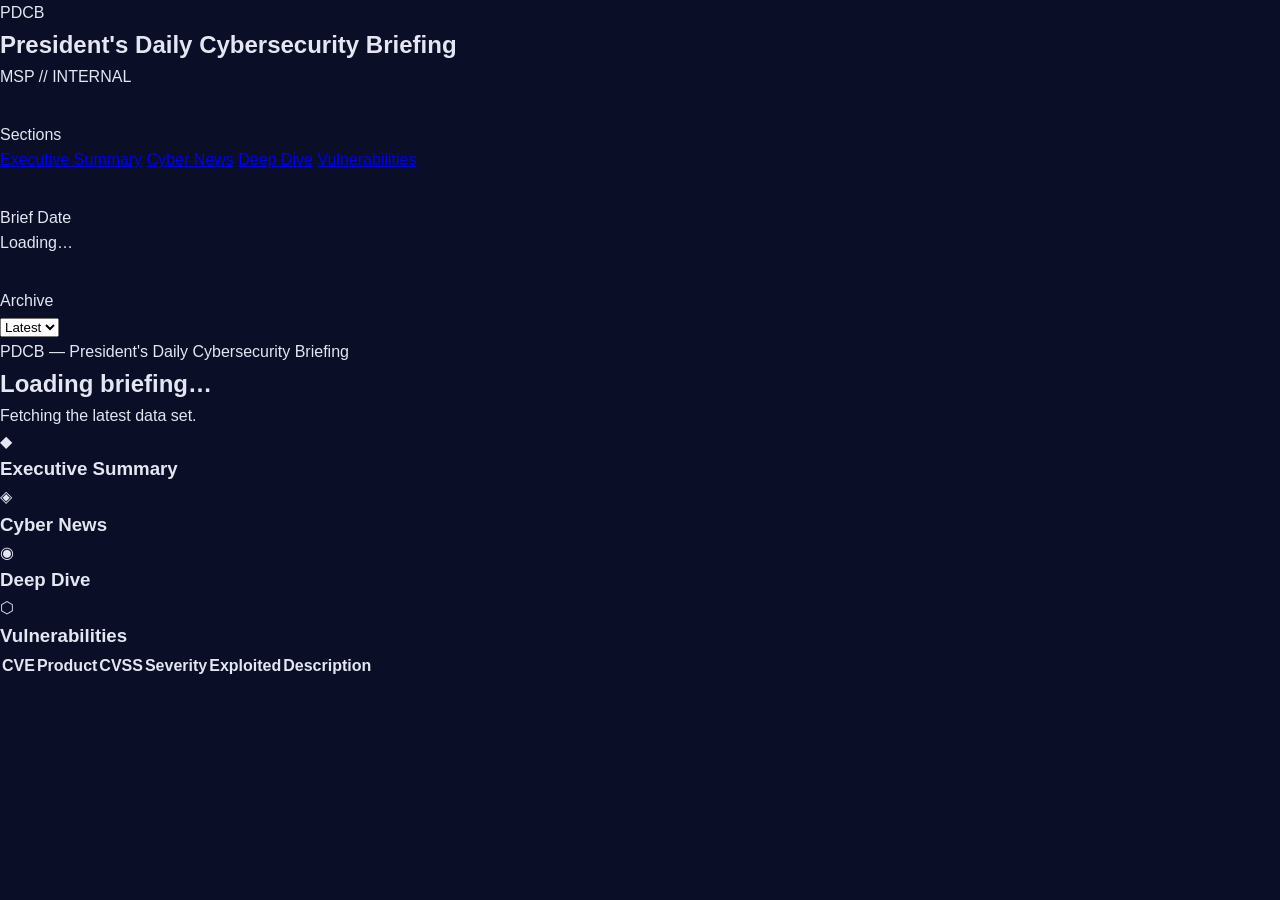
==== commit 1ec9e7b9: "Rename index (2).html to index.html" ====
--- a/index.html
+++ b/index.html
@@ -1,186 +1,103 @@
 <!DOCTYPE html>
 <html lang="en">
 <head>
-    <meta charset="UTF-8">
-    <meta name="viewport" content="width=device-width, initial-scale=1.0">
-    <title>Presidential Daily Cybersecurity Briefing</title>
-    <link rel="stylesheet" href="style.css">
+  <meta charset="UTF-8" />
+  <meta name="viewport" content="width=device-width, initial-scale=1.0" />
+  <title>PDCB — President's Daily Cybersecurity Briefing</title>
+  <link rel="preconnect" href="https://fonts.googleapis.com">
+  <link rel="preconnect" href="https://fonts.gstatic.com" crossorigin>
+  <link href="https://fonts.googleapis.com/css2?family=Inter:wght@400;500;600;700;800&display=swap" rel="stylesheet">
+  <link rel="stylesheet" href="style.css" />
 </head>
 <body>
-    <div class="container">
-        <!-- Header -->
-        <header class="header">
-            <div class="header-content">
-                <div class="header-left">
-                    <h1>🛡️ Presidential Daily Cybersecurity Briefing</h1>
-                    <p class="classification">FOR OFFICIAL USE ONLY | <span id="briefing-date"></span></p>
-                </div>
-                <div class="header-right">
-                    <button id="theme-toggle" class="theme-toggle" title="Toggle dark/light mode">
-                        <span>🌙</span>
-                    </button>
-                </div>
-            </div>
-        </header>
+  <div class="page-shell">
+    <aside class="sidebar">
+      <div class="brand-block">
+        <div class="eyebrow">PDCB</div>
+        <h1>President's Daily Cybersecurity Briefing</h1>
+        <div class="badge">MSP // INTERNAL</div>
+      </div>
 
-        <!-- Main Content -->
-        <div class="main-wrapper">
-            <!-- Left Sidebar -->
-            <aside class="sidebar left-sidebar">
-                <nav class="nav-section">
-                    <h3>Navigation</h3>
-                    <ul class="nav-list">
-                        <li><a href="#executive-summary" class="nav-link active">Executive Summary</a></li>
-                        <li><a href="#cyber-news" class="nav-link">Cyber News</a></li>
-                        <li><a href="#deep-dive" class="nav-link">Deep Dive Analysis</a></li>
-                        <li><a href="#vulnerabilities" class="nav-link">Vulnerabilities</a></li>
-                        <li><a href="#action-items" class="nav-link">Action Items</a></li>
-                    </ul>
-                </nav>
-                
-                <div class="info-box">
-                    <h4>Distribution</h4>
-                    <p>MSP Technical Staff<br>Security Operations<br>Technical Leadership</p>
-                </div>
-            </aside>
+      <nav class="side-nav">
+        <div class="nav-title">Sections</div>
+        <a href="#summary">Executive Summary</a>
+        <a href="#news">Cyber News</a>
+        <a href="#deep-dive">Deep Dive</a>
+        <a href="#vulns">Vulnerabilities</a>
+      </nav>
 
-            <!-- Center Content -->
-            <main class="main-content">
-                <!-- Executive Summary -->
-                <section id="executive-summary" class="content-section">
-                    <h2>Executive Summary</h2>
-                    <div class="summary-cards">
-                        <div id="summary-list"></div>
-                    </div>
-                </section>
+      <div class="meta-card">
+        <div class="meta-label">Brief Date</div>
+        <div id="brief-date" class="meta-value">Loading…</div>
+      </div>
 
-                <!-- Cyber News -->
-                <section id="cyber-news" class="content-section">
-                    <h2>Cyber News & Threats</h2>
-                    
-                    <div class="filter-bar">
-                        <button class="filter-btn active" data-filter="All">All</button>
-                        <button class="filter-btn" data-filter="Threat">Threat</button>
-                        <button class="filter-btn" data-filter="Campaign">Campaign</button>
-                        <button class="filter-btn" data-filter="Hardening">Hardening</button>
-                        <button class="filter-btn" data-filter="365_Threats">M365 Threats</button>
-                        <button class="filter-btn" data-filter="General">General</button>
-                    </div>
+      <div class="meta-card">
+        <div class="meta-label">Archive</div>
+        <select id="archive-select" aria-label="Select archived briefing date">
+          <option value="latest">Latest</option>
+        </select>
+      </div>
+    </aside>
 
-                    <div id="cyber-news-list" class="news-list">
-                        <!-- Will be populated by JavaScript -->
-                    </div>
-                </section>
+    <main class="content">
+      <header class="hero">
+        <p class="hero-kicker">PDCB — President's Daily Cybersecurity Briefing</p>
+        <h2 id="brief-title">Loading briefing…</h2>
+        <p id="brief-subtitle" class="hero-subtitle">Fetching the latest data set.</p>
+      </header>
 
-                <!-- Deep Dive -->
-                <section id="deep-dive" class="content-section">
-                    <h2>Deep Dive Analysis</h2>
-                    <div id="deep-dive-content" class="deep-dive-box">
-                        <!-- Will be populated by JavaScript -->
-                    </div>
-                </section>
+      <section id="summary" class="panel">
+        <div class="section-heading">
+          <span>◆</span>
+          <h3>Executive Summary</h3>
+        </div>
+        <div id="executive-summary" class="summary-list"></div>
+      </section>
 
-                <!-- Vulnerabilities -->
-                <section id="vulnerabilities" class="content-section">
-                    <h2>Critical Vulnerabilities</h2>
-                    <div class="vulnerabilities-table-wrapper">
-                        <table id="vuln-table" class="vulnerabilities-table">
-                            <thead>
-                                <tr>
-                                    <th>CVE</th>
-                                    <th>Product</th>
-                                    <th>Severity</th>
-                                    <th>CVSS</th>
-                                    <th>Active</th>
-                                    <th>Description</th>
-                                </tr>
-                            </thead>
-                            <tbody id="vuln-tbody">
-                                <!-- Will be populated by JavaScript -->
-                            </tbody>
-                        </table>
-                    </div>
-                </section>
+      <section id="news" class="panel">
+        <div class="section-heading section-heading-spread">
+          <div>
+            <span>◈</span>
+            <h3>Cyber News</h3>
+          </div>
+          <div id="news-filters" class="pill-row"></div>
+        </div>
+        <div id="news-grid" class="news-grid"></div>
+      </section>
 
-                <!-- Action Items -->
-                <section id="action-items" class="content-section">
-                    <h2>Immediate Action Items</h2>
-                    <div class="action-items-list">
-                        <div class="action-item urgent">
-                            <div class="action-number">1</div>
-                            <div class="action-content">
-                                <h4>Audit SolarWinds Orion Instances</h4>
-                                <p>Conduct immediate inventory across all customer environments for CVE-2026-9901; prioritize patching within 24-48 hours. Check for suspicious API access patterns in logs.</p>
-                                <span class="priority-badge urgent">URGENT</span>
-                            </div>
-                        </div>
-                        
-                        <div class="action-item urgent">
-                            <div class="action-number">2</div>
-                            <div class="action-content">
-                                <h4>Patch Apache Struts Applications</h4>
-                                <p>Emergency patching required by May 15, 2026 per CISA Binding Operational Directive. Conduct inventory of Struts-based applications today and create patching plan.</p>
-                                <span class="priority-badge urgent">URGENT</span>
-                            </div>
-                        </div>
-                        
-                        <div class="action-item high">
-                            <div class="action-number">3</div>
-                            <div class="action-content">
-                                <h4>Review Microsoft 365 Conditional Access</h4>
-                                <p>Audit conditional access policies to prevent session token theft attacks. Enable passwordless sign-in options and implement token binding where possible.</p>
-                                <span class="priority-badge high">HIGH</span>
-                            </div>
-                        </div>
-                        
-                        <div class="action-item high">
-                            <div class="action-number">4</div>
-                            <div class="action-content">
-                                <h4>Scan CI/CD Pipelines for PyUtils</h4>
-                                <p>Identify PyUtils dependencies in enterprise build environments. Audit environment variable exposure and rotate any exposed credentials from affected builds.</p>
-                                <span class="priority-badge high">HIGH</span>
-                            </div>
-                        </div>
-                    </div>
-                </section>
-            </main>
+      <section id="deep-dive" class="panel">
+        <div class="section-heading">
+          <span>◉</span>
+          <h3>Deep Dive</h3>
+        </div>
+        <article id="deep-dive-card" class="deep-dive-card"></article>
+      </section>
 
-            <!-- Right Sidebar -->
-            <aside class="sidebar right-sidebar">
-                <!-- Recent Headlines -->
-                <div class="sidebar-section">
-                    <h3>Recent Headlines</h3>
-                    <div id="headlines-list" class="headlines-list">
-                        <!-- Will be populated by JavaScript -->
-                    </div>
-                </div>
+      <section id="vulns" class="panel">
+        <div class="section-heading">
+          <span>⬡</span>
+          <h3>Vulnerabilities</h3>
+        </div>
+        <div class="table-wrap">
+          <table>
+            <thead>
+              <tr>
+                <th>CVE</th>
+                <th>Product</th>
+                <th>CVSS</th>
+                <th>Severity</th>
+                <th>Exploited</th>
+                <th>Description</th>
+              </tr>
+            </thead>
+            <tbody id="vuln-table-body"></tbody>
+          </table>
+        </div>
+        <p id="vuln-footnote" class="footnote"></p>
+      </section>
+    </main>
+  </div>
 
-                <!-- Biggest Hacks -->
-                <div class="sidebar-section">
-                    <h3>⚠️ Biggest Hacks</h3>
-                    <div id="hacks-list" class="hacks-list">
-                        <!-- Will be populated by JavaScript -->
-                    </div>
-                </div>
-
-                <!-- Source Statistics -->
-                <div class="sidebar-section sources-section">
-                    <h3>Information Sources</h3>
-                    <div id="sources-list" class="sources-list">
-                        <!-- Will be populated by JavaScript -->
-                    </div>
-                </div>
-            </aside>
-        </div>
-
-        <!-- Footer -->
-        <footer class="footer">
-            <p>Presidential Daily Cybersecurity Briefing | Classification: FOR OFFICIAL USE ONLY | Distribution: MSP Technical Staff</p>
-            <p>Last Updated: <span id="footer-date"></span></p>
-        </footer>
-    </div>
-
-    <script src="data.js"></script>
-    <script src="script.js"></script>
+  <script src="app.js"></script>
 </body>
-</html>+</html>
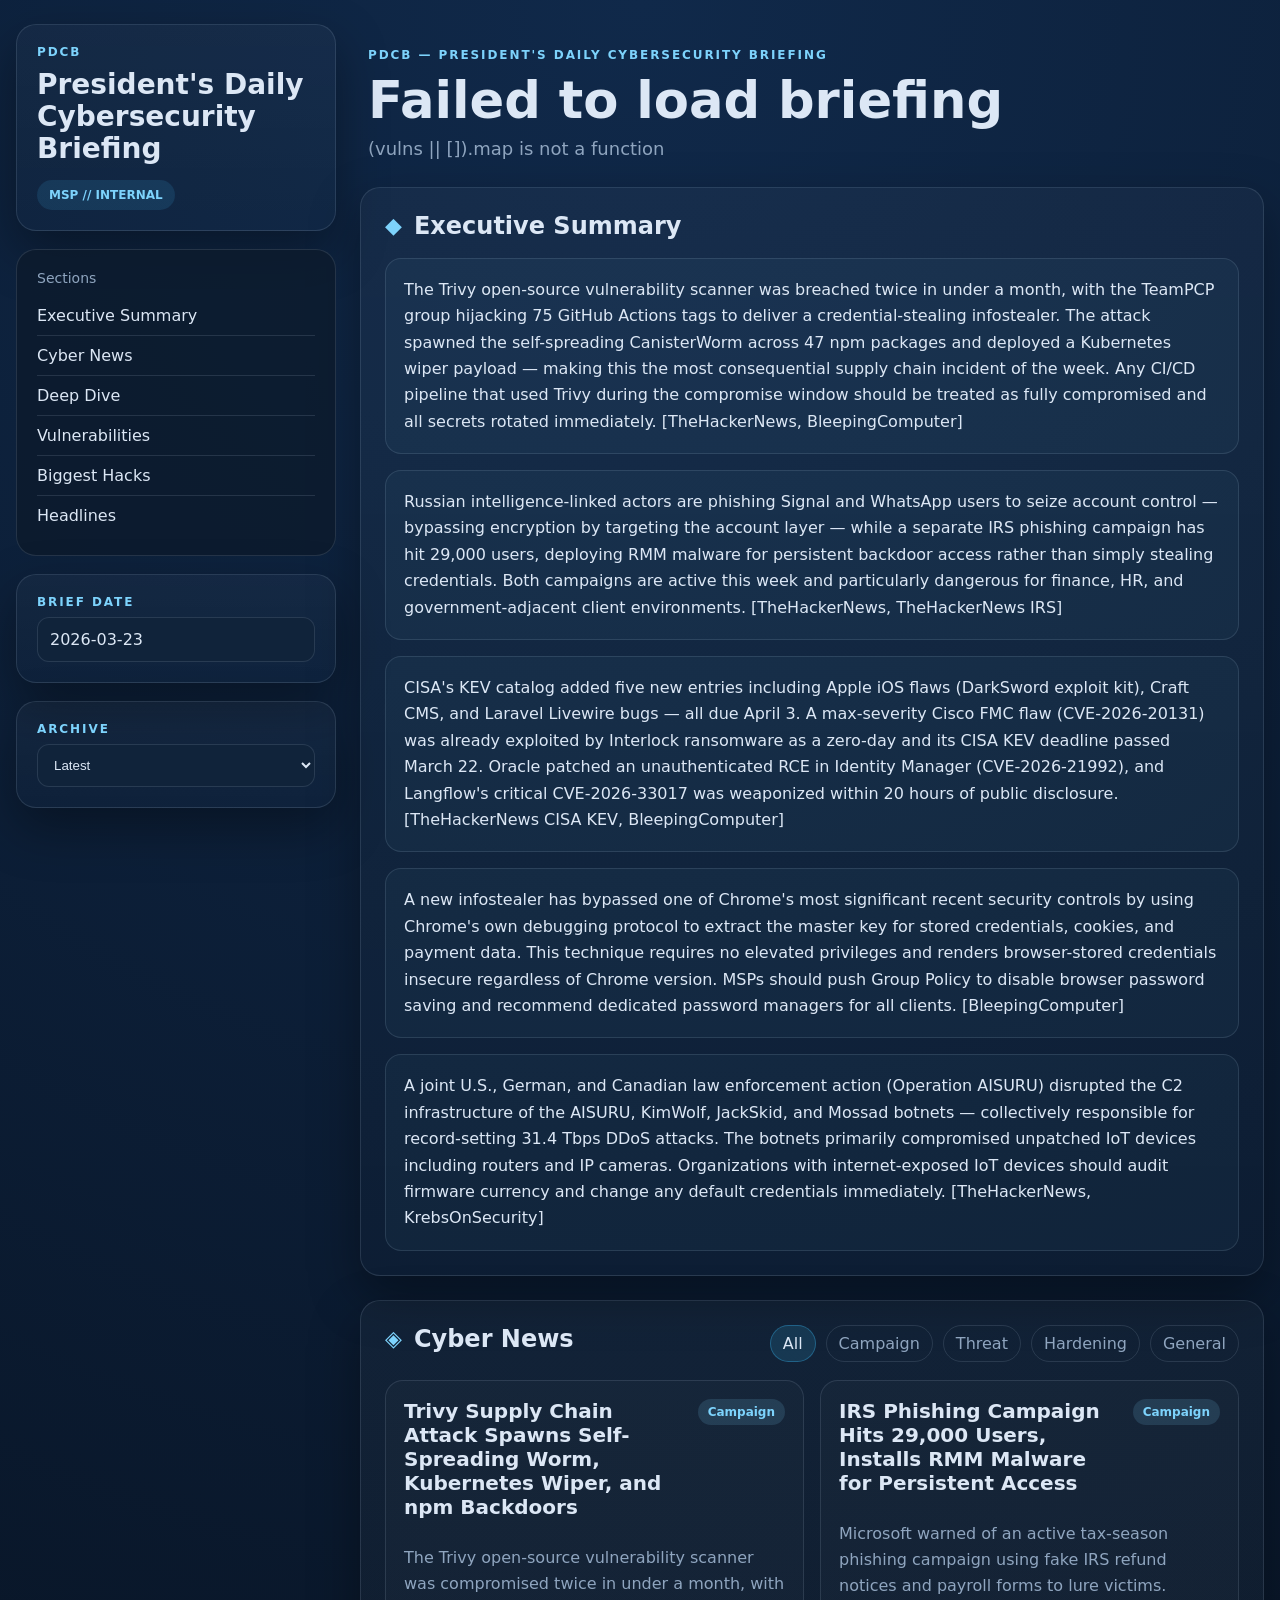
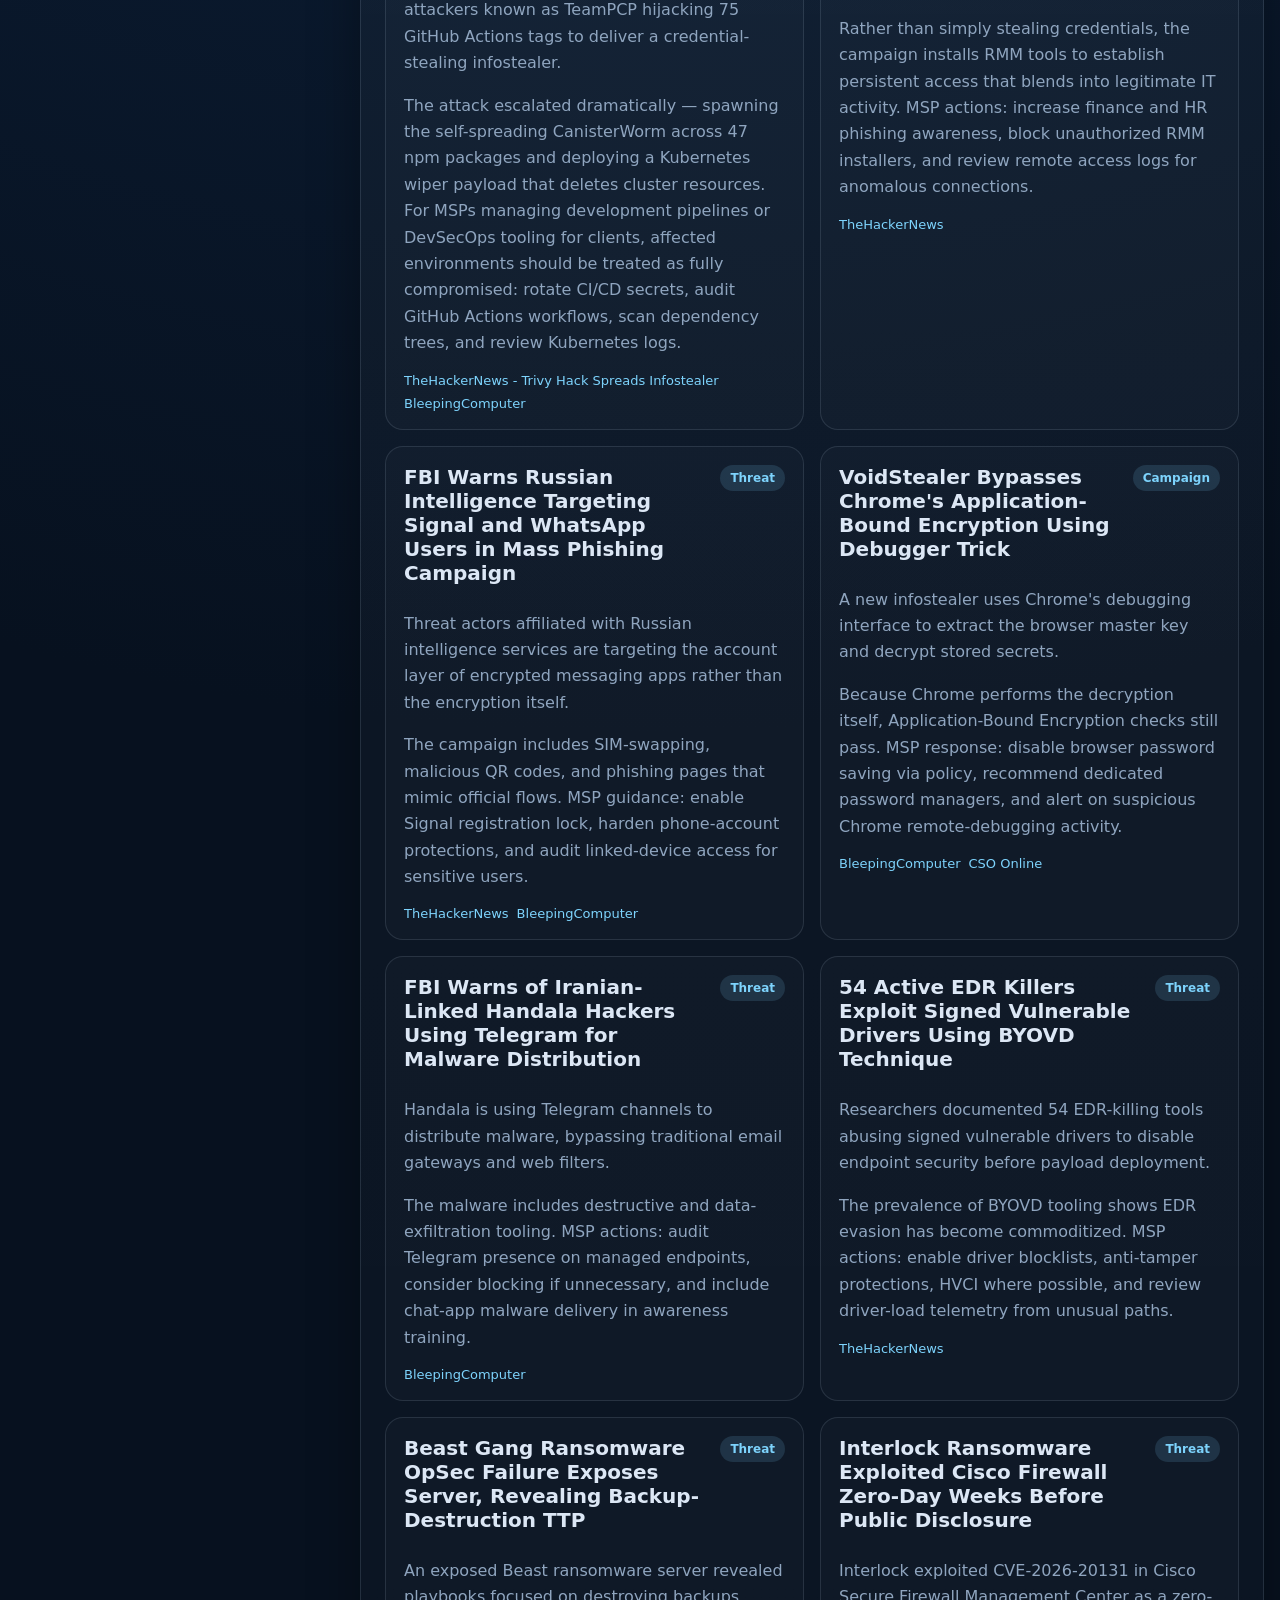
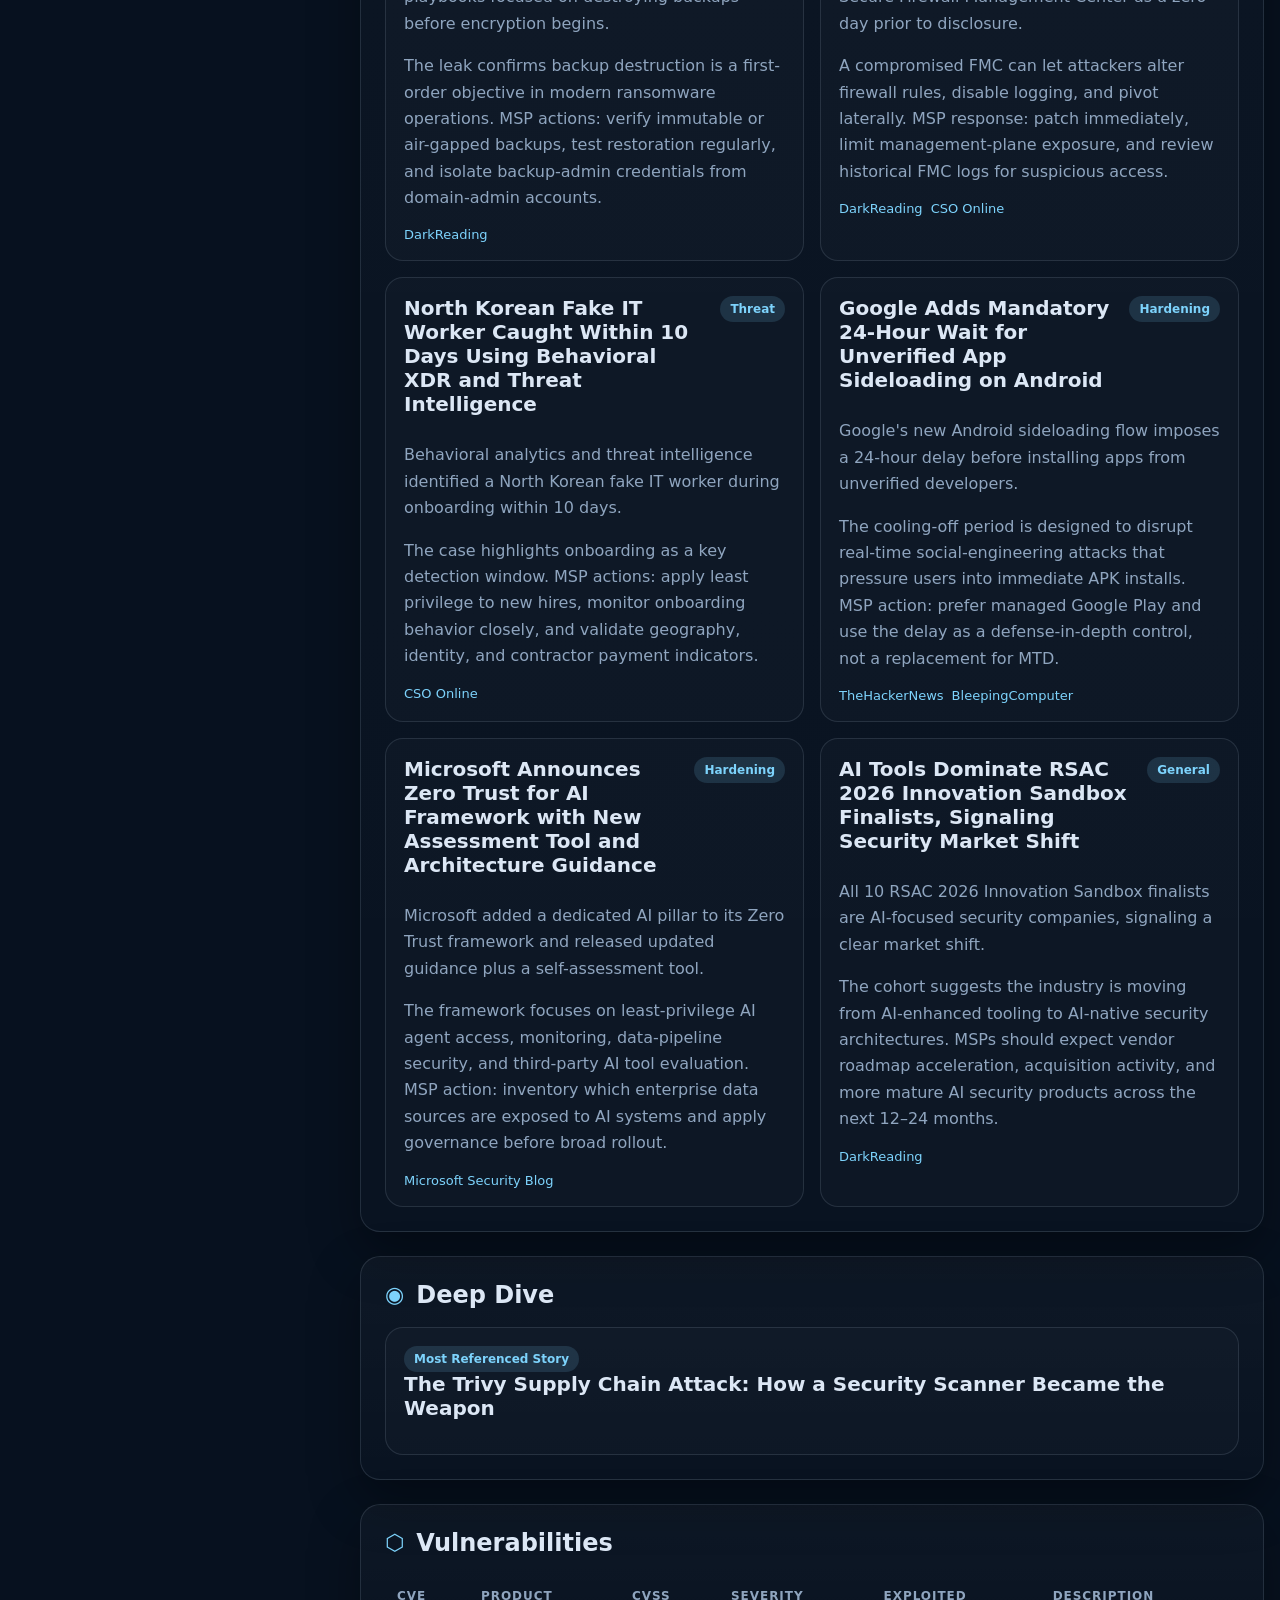
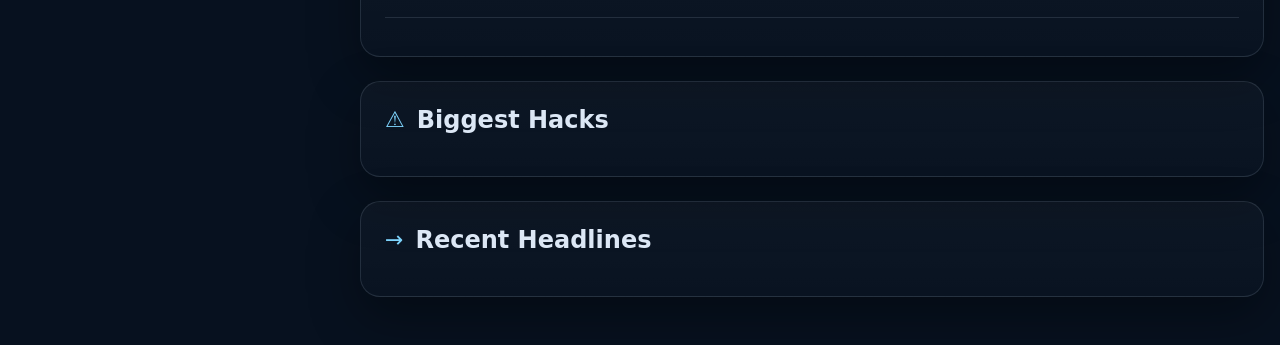
==== commit 8741f4e8: "Update index.html" ====
--- a/index.html
+++ b/index.html
@@ -24,6 +24,8 @@
         <a href="#news">Cyber News</a>
         <a href="#deep-dive">Deep Dive</a>
         <a href="#vulns">Vulnerabilities</a>
+        <a href="#biggest-hacks">Biggest Hacks</a>
+        <a href="#headlines">Headlines</a>
       </nav>
 
       <div class="meta-card">
@@ -95,6 +97,22 @@
         </div>
         <p id="vuln-footnote" class="footnote"></p>
       </section>
+
+      <section id="biggest-hacks" class="panel">
+        <div class="section-heading">
+          <span>⚠</span>
+          <h3>Biggest Hacks</h3>
+        </div>
+        <div id="biggest-hacks-list" class="hacks-list"></div>
+      </section>
+
+      <section id="headlines" class="panel">
+        <div class="section-heading">
+          <span>→</span>
+          <h3>Recent Headlines</h3>
+        </div>
+        <div id="headlines-list" class="headlines-list"></div>
+      </section>
     </main>
   </div>
 
--- a/style.css
+++ b/style.css
@@ -1,823 +1,82 @@
-/* Presidential Daily Cybersecurity Briefing - Stylesheet */
-
 :root {
-    --bg-primary: #0a0e27;
-    --bg-secondary: #151b3d;
-    --bg-tertiary: #1f2747;
-    --text-primary: #e4e6f1;
-    --text-secondary: #a8afc7;
-    --border-color: #2d3547;
-    --accent-primary: #00d4ff;
-    --accent-hover: #00a8cc;
-    
-    /* Category Colors */
-    --category-threat: #ff6b35;
-    --category-campaign: #d32f2f;
-    --category-hardening: #4caf50;
-    --category-365: #0078d4;
-    --category-general: #9c27b0;
-    
-    /* Severity Colors */
-    --severity-critical: #ff3d3d;
-    --severity-high: #ff9500;
-    --severity-medium: #ffc107;
-    --severity-low: #4caf50;
+  --bg: #07111f;
+  --panel: #0d1b2c;
+  --panel-2: #10233a;
+  --text: #dce7f5;
+  --muted: #8fa5bf;
+  --line: rgba(184, 205, 228, 0.14);
+  --accent: #7dd3fc;
+  --accent-2: #38bdf8;
+  --danger: #f87171;
+  --warning: #fbbf24;
+  --success: #34d399;
+  --shadow: 0 20px 50px rgba(0, 0, 0, 0.35);
 }
-
-/* Light Mode */
-body.light-mode {
-    --bg-primary: #f5f5f5;
-    --bg-secondary: #ffffff;
-    --bg-tertiary: #eeeeee;
-    --text-primary: #1a1a1a;
-    --text-secondary: #555555;
-    --border-color: #e0e0e0;
-    --accent-primary: #0078d4;
-    --accent-hover: #005a9e;
+* { box-sizing: border-box; }
+html { scroll-behavior: smooth; }
+body {
+  margin: 0;
+  font-family: 'Inter', system-ui, sans-serif;
+  background: radial-gradient(circle at top, #10294a 0%, var(--bg) 45%);
+  color: var(--text);
 }
-
-* {
-    margin: 0;
-    padding: 0;
-    box-sizing: border-box;
+.container, .page-shell { width: min(1400px, calc(100% - 32px)); margin: 0 auto; }
+.page-shell { display: grid; grid-template-columns: 320px 1fr; gap: 24px; padding: 24px 0 48px; }
+.sidebar { position: sticky; top: 24px; align-self: start; display: grid; gap: 18px; }
+.brand-block, .meta-card, .panel {
+  background: linear-gradient(180deg, rgba(255,255,255,0.03), rgba(255,255,255,0.01));
+  border: 1px solid var(--line);
+  border-radius: 20px;
+  box-shadow: var(--shadow);
 }
-
-html {
-    scroll-behavior: smooth;
+.brand-block, .meta-card { padding: 20px; }
+.eyebrow, .meta-label, .hero-kicker { text-transform: uppercase; letter-spacing: 0.16em; color: var(--accent); font-size: 12px; font-weight: 700; }
+.brand-block h1 { margin: 10px 0 14px; font-size: 28px; line-height: 1.15; }
+.badge { display: inline-flex; padding: 8px 12px; border-radius: 999px; background: rgba(56, 189, 248, 0.12); color: var(--accent); font-size: 12px; font-weight: 700; }
+.side-nav { padding: 20px; background: rgba(13, 27, 44, 0.8); border: 1px solid var(--line); border-radius: 20px; }
+.nav-title { color: var(--muted); margin-bottom: 10px; font-size: 14px; }
+.side-nav a { display: block; color: var(--text); text-decoration: none; padding: 10px 0; border-top: 1px solid var(--line); }
+.side-nav a:first-of-type { border-top: 0; }
+.meta-value, select { margin-top: 8px; width: 100%; color: var(--text); background: var(--panel-2); border: 1px solid var(--line); border-radius: 12px; padding: 12px; }
+.content { display: grid; gap: 24px; }
+.hero { padding: 12px 8px 4px; }
+.hero h2 { margin: 8px 0 10px; font-size: clamp(32px, 4vw, 52px); line-height: 1.05; }
+.hero-subtitle { margin: 0; color: var(--muted); font-size: 18px; max-width: 900px; }
+.panel { padding: 24px; }
+.section-heading { display: flex; align-items: center; gap: 12px; margin-bottom: 18px; }
+.section-heading span { color: var(--accent); font-size: 22px; }
+.section-heading h3 { margin: 0; font-size: 24px; }
+.section-heading-spread { justify-content: space-between; align-items: flex-start; gap: 16px; }
+.section-heading-spread > div:first-child { display: flex; align-items: center; gap: 12px; }
+.summary-list { display: grid; gap: 16px; }
+.summary-item { padding: 18px; border: 1px solid var(--line); border-radius: 16px; background: rgba(125, 211, 252, 0.04); }
+.summary-item h4 { margin: 0 0 8px; font-size: 18px; }
+.summary-item p { margin: 0; color: var(--text); line-height: 1.65; }
+.pill-row { display: flex; flex-wrap: wrap; gap: 10px; }
+.pill { border: 1px solid var(--line); background: transparent; color: var(--muted); padding: 8px 12px; border-radius: 999px; cursor: pointer; font: inherit; }
+.pill.active { background: rgba(56, 189, 248, 0.14); color: var(--text); border-color: rgba(56, 189, 248, 0.32); }
+.news-grid { display: grid; grid-template-columns: repeat(auto-fit, minmax(290px, 1fr)); gap: 16px; }
+.news-card, .deep-dive-card { border: 1px solid var(--line); border-radius: 18px; background: rgba(255,255,255,0.02); padding: 18px; }
+.news-card-header { display: flex; justify-content: space-between; gap: 12px; align-items: flex-start; }
+.news-card h4, .deep-dive-card h4 { margin: 0 0 10px; font-size: 20px; }
+.news-card p, .deep-dive-card p, .deep-dive-card li { color: var(--muted); line-height: 1.65; }
+.tag { display: inline-flex; align-items: center; padding: 6px 10px; border-radius: 999px; font-size: 12px; font-weight: 700; background: rgba(125, 211, 252, 0.14); color: var(--accent); }
+.sources { display: flex; flex-wrap: wrap; gap: 8px; margin-top: 14px; }
+.source-link { color: var(--accent); text-decoration: none; font-size: 13px; }
+.deep-dive-card ul { margin: 0; padding-left: 18px; }
+.table-wrap { overflow-x: auto; }
+.table-wrap table { width: 100%; border-collapse: collapse; }
+.table-wrap th, .table-wrap td { padding: 14px 12px; border-bottom: 1px solid var(--line); text-align: left; vertical-align: top; }
+.table-wrap th { color: var(--muted); font-size: 12px; text-transform: uppercase; letter-spacing: 0.08em; }
+.severity-pill { display: inline-flex; padding: 6px 10px; border-radius: 999px; font-size: 12px; font-weight: 800; }
+.severity-critical { background: rgba(248, 113, 113, 0.15); color: #fca5a5; }
+.severity-high { background: rgba(251, 191, 36, 0.16); color: #fcd34d; }
+.severity-medium { background: rgba(52, 211, 153, 0.15); color: #86efac; }
+.exploited-yes { color: #fca5a5; font-weight: 700; }
+.exploited-no { color: #86efac; font-weight: 700; }
+.footnote { margin: 14px 0 0; color: var(--muted); }
+.empty-state { color: var(--muted); padding: 18px; border: 1px dashed var(--line); border-radius: 16px; }
+@media (max-width: 980px) {
+  .page-shell { grid-template-columns: 1fr; }
+  .sidebar { position: static; }
 }
-
-body {
-    font-family: -apple-system, BlinkMacSystemFont, 'Segoe UI', Roboto, 'Helvetica Neue', Arial, sans-serif;
-    background-color: var(--bg-primary);
-    color: var(--text-primary);
-    line-height: 1.6;
-    transition: background-color 0.3s, color 0.3s;
-}
-
-/* Header */
-.header {
-    background: linear-gradient(135deg, #0d1835 0%, #1a2647 100%);
-    border-bottom: 2px solid var(--accent-primary);
-    padding: 2rem;
-    position: sticky;
-    top: 0;
-    z-index: 100;
-    box-shadow: 0 4px 12px rgba(0, 0, 0, 0.3);
-}
-
-body.light-mode .header {
-    background: linear-gradient(135deg, #f0f2f5 0%, #ffffff 100%);
-}
-
-.header-content {
-    max-width: 1600px;
-    margin: 0 auto;
-    display: flex;
-    justify-content: space-between;
-    align-items: center;
-}
-
-.header-left h1 {
-    font-size: 2rem;
-    margin-bottom: 0.5rem;
-    color: var(--accent-primary);
-    font-weight: 700;
-}
-
-.classification {
-    font-size: 0.85rem;
-    color: var(--text-secondary);
-    font-weight: 600;
-    letter-spacing: 1px;
-}
-
-.theme-toggle {
-    background: var(--bg-secondary);
-    border: 2px solid var(--accent-primary);
-    color: var(--accent-primary);
-    padding: 0.5rem 1rem;
-    border-radius: 4px;
-    cursor: pointer;
-    font-size: 1.2rem;
-    transition: all 0.3s;
-}
-
-.theme-toggle:hover {
-    background: var(--accent-primary);
-    color: var(--bg-primary);
-    transform: scale(1.05);
-}
-
-/* Container and Layout */
-.container {
-    max-width: 1600px;
-    margin: 0 auto;
-}
-
-.main-wrapper {
-    display: grid;
-    grid-template-columns: 250px 1fr 320px;
-    gap: 2rem;
-    padding: 2rem;
-    min-height: calc(100vh - 200px);
-}
-
-@media (max-width: 1200px) {
-    .main-wrapper {
-        grid-template-columns: 1fr;
-        gap: 1.5rem;
-    }
-}
-
-/* Sidebars */
-.sidebar {
-    display: flex;
-    flex-direction: column;
-    gap: 2rem;
-}
-
-@media (max-width: 1200px) {
-    .left-sidebar {
-        display: none;
-    }
-    
-    .right-sidebar {
-        display: grid;
-        grid-template-columns: repeat(2, 1fr);
-        gap: 1.5rem;
-    }
-}
-
-@media (max-width: 768px) {
-    .right-sidebar {
-        grid-template-columns: 1fr;
-    }
-}
-
-/* Navigation */
-.nav-section {
-    background: var(--bg-secondary);
-    border: 1px solid var(--border-color);
-    border-radius: 8px;
-    padding: 1.5rem;
-}
-
-.nav-section h3 {
-    color: var(--accent-primary);
-    font-size: 1.1rem;
-    margin-bottom: 1rem;
-    text-transform: uppercase;
-    letter-spacing: 1px;
-}
-
-.nav-list {
-    list-style: none;
-}
-
-.nav-link {
-    display: block;
-    padding: 0.75rem 1rem;
-    color: var(--text-secondary);
-    text-decoration: none;
-    border-left: 3px solid transparent;
-    transition: all 0.3s;
-    font-weight: 500;
-}
-
-.nav-link:hover,
-.nav-link.active {
-    color: var(--accent-primary);
-    border-left-color: var(--accent-primary);
-    padding-left: 1.25rem;
-    background: rgba(0, 212, 255, 0.05);
-}
-
-/* Info Box */
-.info-box {
-    background: var(--bg-secondary);
-    border: 1px solid var(--border-color);
-    border-radius: 8px;
-    padding: 1.5rem;
-}
-
-.info-box h4 {
-    color: var(--accent-primary);
-    margin-bottom: 0.75rem;
-    font-size: 0.95rem;
-    text-transform: uppercase;
-}
-
-.info-box p {
-    font-size: 0.9rem;
-    color: var(--text-secondary);
-    line-height: 1.8;
-}
-
-/* Main Content */
-.main-content {
-    display: flex;
-    flex-direction: column;
-    gap: 3rem;
-}
-
-.content-section {
-    background: var(--bg-secondary);
-    border: 1px solid var(--border-color);
-    border-radius: 8px;
-    padding: 2rem;
-    animation: slideIn 0.3s ease-out;
-}
-
-@keyframes slideIn {
-    from {
-        opacity: 0;
-        transform: translateY(10px);
-    }
-    to {
-        opacity: 1;
-        transform: translateY(0);
-    }
-}
-
-.content-section h2 {
-    font-size: 1.8rem;
-    margin-bottom: 1.5rem;
-    color: var(--accent-primary);
-    border-bottom: 2px solid var(--border-color);
-    padding-bottom: 0.75rem;
-}
-
-/* Executive Summary */
-.summary-cards {
-    display: flex;
-    flex-direction: column;
-    gap: 1rem;
-}
-
-.summary-item {
-    background: var(--bg-tertiary);
-    padding: 1.5rem;
-    border-left: 4px solid var(--accent-primary);
-    border-radius: 4px;
-    animation: slideIn 0.3s ease-out;
-}
-
-.summary-item:before {
-    content: "→";
-    color: var(--accent-primary);
-    font-weight: bold;
-    margin-right: 0.75rem;
-}
-
-/* Cyber News */
-.filter-bar {
-    display: flex;
-    flex-wrap: wrap;
-    gap: 0.75rem;
-    margin-bottom: 2rem;
-}
-
-.filter-btn {
-    padding: 0.5rem 1rem;
-    border: 2px solid var(--border-color);
-    background: transparent;
-    color: var(--text-secondary);
-    border-radius: 20px;
-    cursor: pointer;
-    transition: all 0.3s;
-    font-weight: 600;
-    font-size: 0.9rem;
-}
-
-.filter-btn:hover,
-.filter-btn.active {
-    background: var(--accent-primary);
-    color: var(--bg-primary);
-    border-color: var(--accent-primary);
-    transform: translateY(-2px);
-}
-
-.news-list {
-    display: flex;
-    flex-direction: column;
-    gap: 1.5rem;
-}
-
-.news-item {
-    background: var(--bg-tertiary);
-    border: 1px solid var(--border-color);
-    border-radius: 8px;
-    padding: 1.5rem;
-    transition: all 0.3s;
-    animation: slideIn 0.3s ease-out;
-}
-
-.news-item:hover {
-    border-color: var(--accent-primary);
-    box-shadow: 0 4px 12px rgba(0, 212, 255, 0.1);
-    transform: translateX(4px);
-}
-
-.news-header {
-    display: flex;
-    justify-content: space-between;
-    align-items: start;
-    margin-bottom: 0.75rem;
-    gap: 1rem;
-}
-
-.news-title {
-    font-size: 1.15rem;
-    font-weight: 700;
-    color: var(--text-primary);
-    flex: 1;
-}
-
-.category-badge {
-    display: inline-block;
-    padding: 0.35rem 0.75rem;
-    border-radius: 12px;
-    font-size: 0.75rem;
-    font-weight: 700;
-    white-space: nowrap;
-    text-transform: uppercase;
-    letter-spacing: 0.5px;
-}
-
-.category-badge.Threat {
-    background: var(--category-threat);
-    color: white;
-}
-
-.category-badge.Campaign {
-    background: var(--category-campaign);
-    color: white;
-}
-
-.category-badge.Hardening {
-    background: var(--category-hardening);
-    color: white;
-}
-
-.category-badge.365_Threats {
-    background: var(--category-365);
-    color: white;
-}
-
-.category-badge.General {
-    background: var(--category-general);
-    color: white;
-}
-
-.news-blurb {
-    color: var(--text-secondary);
-    margin-bottom: 1rem;
-    font-size: 0.95rem;
-}
-
-.expanded-content {
-    background: var(--bg-secondary);
-    padding: 1rem;
-    border-radius: 4px;
-    margin-bottom: 1rem;
-    border-left: 3px solid var(--accent-primary);
-    display: none;
-}
-
-.expanded-content.visible {
-    display: block;
-}
-
-.expanded-content p {
-    font-size: 0.9rem;
-    color: var(--text-secondary);
-    line-height: 1.8;
-}
-
-.news-footer {
-    display: flex;
-    justify-content: space-between;
-    align-items: center;
-    gap: 1rem;
-    padding-top: 1rem;
-    border-top: 1px solid var(--border-color);
-    font-size: 0.85rem;
-}
-
-.source-info {
-    color: var(--text-secondary);
-}
-
-.source-info strong {
-    color: var(--accent-primary);
-}
-
-.news-actions {
-    display: flex;
-    gap: 0.5rem;
-}
-
-.expand-btn,
-.read-original-btn {
-    padding: 0.4rem 0.8rem;
-    border: 1px solid var(--accent-primary);
-    background: transparent;
-    color: var(--accent-primary);
-    border-radius: 4px;
-    cursor: pointer;
-    font-size: 0.85rem;
-    font-weight: 600;
-    transition: all 0.3s;
-}
-
-.expand-btn:hover,
-.read-original-btn:hover {
-    background: var(--accent-primary);
-    color: var(--bg-primary);
-}
-
-.read-original-btn {
-    display: inline-flex;
-    align-items: center;
-    gap: 0.3rem;
-}
-
-.read-original-btn::after {
-    content: "↗";
-}
-
-/* Deep Dive */
-.deep-dive-box {
-    background: var(--bg-tertiary);
-    border: 2px solid var(--category-critical);
-    border-radius: 8px;
-    padding: 2rem;
-}
-
-.deep-dive-box h3 {
-    color: var(--accent-primary);
-    font-size: 1.3rem;
-    margin-bottom: 1rem;
-}
-
-.severity-badge {
-    display: inline-block;
-    padding: 0.4rem 1rem;
-    border-radius: 4px;
-    font-weight: 700;
-    font-size: 0.85rem;
-    margin-bottom: 1rem;
-}
-
-.severity-badge.CRITICAL {
-    background: var(--severity-critical);
-    color: white;
-}
-
-.severity-badge.HIGH {
-    background: var(--severity-high);
-    color: white;
-}
-
-.deep-dive-content {
-    color: var(--text-secondary);
-    line-height: 1.9;
-    font-size: 0.95rem;
-}
-
-.deep-dive-sources {
-    margin-top: 1.5rem;
-    padding-top: 1.5rem;
-    border-top: 1px solid var(--border-color);
-    font-size: 0.85rem;
-}
-
-.deep-dive-sources strong {
-    color: var(--accent-primary);
-}
-
-/* Vulnerabilities Table */
-.vulnerabilities-table-wrapper {
-    overflow-x: auto;
-}
-
-.vulnerabilities-table {
-    width: 100%;
-    border-collapse: collapse;
-    font-size: 0.9rem;
-}
-
-.vulnerabilities-table thead {
-    background: var(--bg-tertiary);
-    border-bottom: 2px solid var(--accent-primary);
-}
-
-.vulnerabilities-table th {
-    padding: 1rem;
-    text-align: left;
-    color: var(--accent-primary);
-    font-weight: 700;
-    text-transform: uppercase;
-    letter-spacing: 0.5px;
-}
-
-.vulnerabilities-table td {
-    padding: 0.75rem 1rem;
-    border-bottom: 1px solid var(--border-color);
-}
-
-.vulnerabilities-table tbody tr:hover {
-    background: var(--bg-tertiary);
-}
-
-.severity-critical {
-    color: var(--severity-critical);
-    font-weight: 700;
-}
-
-.severity-high {
-    color: var(--severity-high);
-    font-weight: 700;
-}
-
-.cvss-badge {
-    background: rgba(255, 61, 61, 0.1);
-    padding: 0.25rem 0.5rem;
-    border-radius: 3px;
-    font-weight: 600;
-}
-
-.active-yes {
-    color: var(--severity-critical);
-    font-weight: 700;
-}
-
-.active-no {
-    color: var(--category-hardening);
-}
-
-/* Action Items */
-.action-items-list {
-    display: flex;
-    flex-direction: column;
-    gap: 1.5rem;
-}
-
-.action-item {
-    display: flex;
-    gap: 1.5rem;
-    background: var(--bg-tertiary);
-    padding: 1.5rem;
-    border-radius: 8px;
-    border-left: 4px solid var(--border-color);
-}
-
-.action-item.urgent {
-    border-left-color: var(--severity-critical);
-    background: rgba(255, 61, 61, 0.05);
-}
-
-.action-item.high {
-    border-left-color: var(--severity-high);
-    background: rgba(255, 149, 0, 0.05);
-}
-
-.action-number {
-    min-width: 40px;
-    width: 40px;
-    height: 40px;
-    background: var(--accent-primary);
-    color: var(--bg-primary);
-    border-radius: 50%;
-    display: flex;
-    align-items: center;
-    justify-content: center;
-    font-weight: 700;
-    font-size: 1.1rem;
-    flex-shrink: 0;
-}
-
-.action-content h4 {
-    color: var(--text-primary);
-    margin-bottom: 0.5rem;
-    font-size: 1rem;
-}
-
-.action-content p {
-    color: var(--text-secondary);
-    font-size: 0.9rem;
-    margin-bottom: 0.75rem;
-}
-
-.priority-badge {
-    display: inline-block;
-    padding: 0.25rem 0.75rem;
-    border-radius: 12px;
-    font-size: 0.75rem;
-    font-weight: 700;
-    text-transform: uppercase;
-}
-
-.priority-badge.urgent {
-    background: var(--severity-critical);
-    color: white;
-}
-
-.priority-badge.high {
-    background: var(--severity-high);
-    color: white;
-}
-
-/* Right Sidebar Sections */
-.sidebar-section {
-    background: var(--bg-secondary);
-    border: 1px solid var(--border-color);
-    border-radius: 8px;
-    padding: 1.5rem;
-}
-
-.sidebar-section h3 {
-    color: var(--accent-primary);
-    font-size: 1rem;
-    margin-bottom: 1rem;
-    text-transform: uppercase;
-    letter-spacing: 0.5px;
-}
-
-.headlines-list,
-.hacks-list,
-.sources-list {
-    display: flex;
-    flex-direction: column;
-    gap: 1rem;
-}
-
-.headline-item,
-.hack-item,
-.source-item {
-    padding: 0.75rem;
-    border-left: 3px solid var(--accent-primary);
-    background: var(--bg-tertiary);
-    border-radius: 3px;
-}
-
-.headline-item a,
-.hack-item a,
-.source-item a {
-    color: var(--accent-primary);
-    text-decoration: none;
-    font-size: 0.85rem;
-    font-weight: 600;
-    line-height: 1.4;
-    transition: all 0.3s;
-}
-
-.headline-item a:hover,
-.hack-item a:hover,
-.source-item a:hover {
-    color: var(--accent-hover);
-    text-decoration: underline;
-}
-
-.hack-severity {
-    display: inline-block;
-    margin-top: 0.5rem;
-    font-size: 0.75rem;
-    font-weight: 700;
-    text-transform: uppercase;
-}
-
-.hack-severity.Critical {
-    background: var(--severity-critical);
-    color: white;
-    padding: 0.25rem 0.5rem;
-    border-radius: 3px;
-}
-
-.hack-severity.High {
-    background: var(--severity-high);
-    color: white;
-    padding: 0.25rem 0.5rem;
-    border-radius: 3px;
-}
-
-.source-count {
-    display: flex;
-    justify-content: space-between;
-    align-items: center;
-    gap: 0.5rem;
-}
-
-.source-count span:last-child {
-    background: var(--accent-primary);
-    color: var(--bg-primary);
-    padding: 0.25rem 0.5rem;
-    border-radius: 3px;
-    font-weight: 700;
-    font-size: 0.8rem;
-}
-
-/* Footer */
-.footer {
-    background: var(--bg-secondary);
-    border-top: 2px solid var(--accent-primary);
-    padding: 2rem;
-    text-align: center;
-    color: var(--text-secondary);
-    font-size: 0.85rem;
-    margin-top: 2rem;
-}
-
-.footer p {
-    margin: 0.5rem 0;
-}
-
-/* Responsive Design */
-@media (max-width: 768px) {
-    .header {
-        padding: 1.5rem;
-    }
-    
-    .header-left h1 {
-        font-size: 1.5rem;
-    }
-    
-    .main-wrapper {
-        grid-template-columns: 1fr;
-        padding: 1rem;
-        gap: 1rem;
-    }
-    
-    .content-section {
-        padding: 1.5rem;
-    }
-    
-    .filter-bar {
-        gap: 0.5rem;
-    }
-    
-    .filter-btn {
-        font-size: 0.8rem;
-        padding: 0.4rem 0.8rem;
-    }
-    
-    .news-header {
-        flex-direction: column;
-        gap: 0.5rem;
-    }
-    
-    .vulnerabilities-table {
-        font-size: 0.8rem;
-    }
-    
-    .vulnerabilities-table th,
-    .vulnerabilities-table td {
-        padding: 0.5rem;
-    }
-    
-    .action-item {
-        gap: 1rem;
-    }
-    
-    .classification {
-        font-size: 0.7rem;
-    }
-}
-
-/* Print Styles */
-@media print {
-    .theme-toggle,
-    .filter-bar,
-    .expand-btn,
-    .read-original-btn,
-    .left-sidebar,
-    .right-sidebar {
-        display: none;
-    }
-    
-    .main-wrapper {
-        grid-template-columns: 1fr;
-    }
-    
-    body {
-        background: white;
-        color: black;
-    }
-}
-
-/* Animations */
-@keyframes pulse {
-    0% {
-        opacity: 1;
-    }
-    50% {
-        opacity: 0.7;
-    }
-    100% {
-        opacity: 1;
-    }
-}
-
-.loading {
-    animation: pulse 2s infinite;
-}
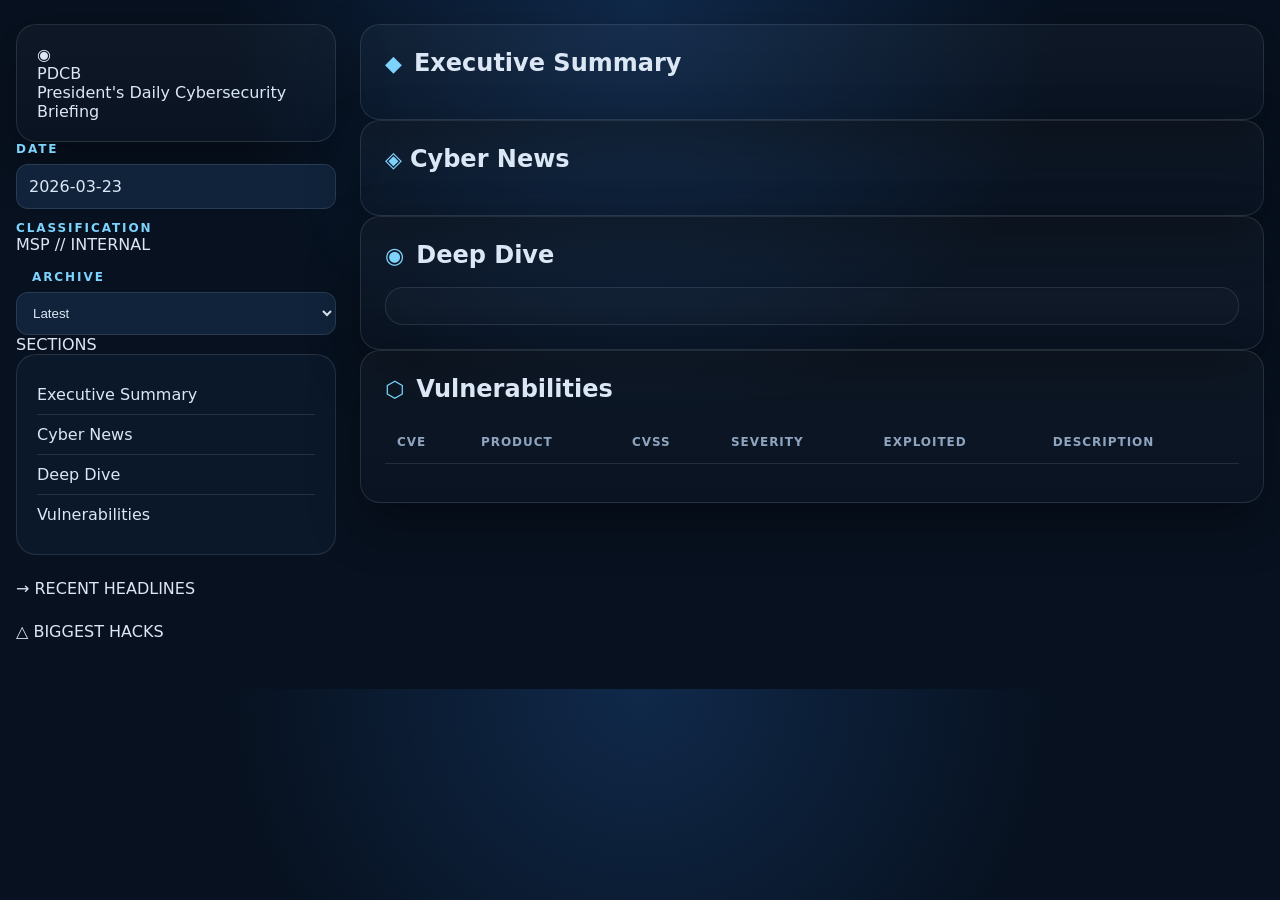
==== commit dcf41bce: "Update index.html" ====
--- a/index.html
+++ b/index.html
@@ -11,46 +11,43 @@
 </head>
 <body>
   <div class="page-shell">
-    <aside class="sidebar">
+
+    <!-- LEFT SIDEBAR: nav + meta -->
+    <aside class="sidebar-left">
       <div class="brand-block">
-        <div class="eyebrow">PDCB</div>
-        <h1>President's Daily Cybersecurity Briefing</h1>
-        <div class="badge">MSP // INTERNAL</div>
+        <div class="brand-icon">&#9673;</div>
+        <div>
+          <div class="brand-title">PDCB</div>
+          <div class="brand-sub">President's Daily Cybersecurity Briefing</div>
+        </div>
       </div>
 
+      <div class="sidebar-meta">
+        <div class="meta-label">DATE</div>
+        <div id="brief-date" class="meta-value">Loading…</div>
+        <div class="meta-label" style="margin-top:0.75rem">CLASSIFICATION</div>
+        <div class="meta-badge">MSP // INTERNAL</div>
+      </div>
+
+      <div class="meta-label" style="padding:0 1rem;margin-top:1rem">ARCHIVE</div>
+      <select id="archive-select" aria-label="Select archived briefing date">
+        <option value="latest">Latest</option>
+      </select>
+
+      <div class="nav-label">SECTIONS</div>
       <nav class="side-nav">
-        <div class="nav-title">Sections</div>
         <a href="#summary">Executive Summary</a>
         <a href="#news">Cyber News</a>
         <a href="#deep-dive">Deep Dive</a>
         <a href="#vulns">Vulnerabilities</a>
-        <a href="#biggest-hacks">Biggest Hacks</a>
-        <a href="#headlines">Headlines</a>
       </nav>
-
-      <div class="meta-card">
-        <div class="meta-label">Brief Date</div>
-        <div id="brief-date" class="meta-value">Loading…</div>
-      </div>
-
-      <div class="meta-card">
-        <div class="meta-label">Archive</div>
-        <select id="archive-select" aria-label="Select archived briefing date">
-          <option value="latest">Latest</option>
-        </select>
-      </div>
     </aside>
 
-    <main class="content">
-      <header class="hero">
-        <p class="hero-kicker">PDCB — President's Daily Cybersecurity Briefing</p>
-        <h2 id="brief-title">Loading briefing…</h2>
-        <p id="brief-subtitle" class="hero-subtitle">Fetching the latest data set.</p>
-      </header>
-
+    <!-- CENTER: main content -->
+    <main class="content-main">
       <section id="summary" class="panel">
         <div class="section-heading">
-          <span>◆</span>
+          <span class="section-icon">&#9670;</span>
           <h3>Executive Summary</h3>
         </div>
         <div id="executive-summary" class="summary-list"></div>
@@ -58,8 +55,8 @@
 
       <section id="news" class="panel">
         <div class="section-heading section-heading-spread">
-          <div>
-            <span>◈</span>
+          <div style="display:flex;align-items:center;gap:0.5rem">
+            <span class="section-icon">&#9672;</span>
             <h3>Cyber News</h3>
           </div>
           <div id="news-filters" class="pill-row"></div>
@@ -69,7 +66,7 @@
 
       <section id="deep-dive" class="panel">
         <div class="section-heading">
-          <span>◉</span>
+          <span class="section-icon">&#9673;</span>
           <h3>Deep Dive</h3>
         </div>
         <article id="deep-dive-card" class="deep-dive-card"></article>
@@ -77,7 +74,7 @@
 
       <section id="vulns" class="panel">
         <div class="section-heading">
-          <span>⬡</span>
+          <span class="section-icon">&#11041;</span>
           <h3>Vulnerabilities</h3>
         </div>
         <div class="table-wrap">
@@ -97,25 +94,28 @@
         </div>
         <p id="vuln-footnote" class="footnote"></p>
       </section>
+    </main>
 
-      <section id="biggest-hacks" class="panel">
-        <div class="section-heading">
-          <span>⚠</span>
-          <h3>Biggest Hacks</h3>
+    <!-- RIGHT SIDEBAR: headlines + hacks -->
+    <aside class="sidebar-right">
+      <div class="sidebar-right-section">
+        <div class="sidebar-right-heading">
+          <span class="sidebar-right-icon">&#8594;</span>
+          RECENT HEADLINES
+        </div>
+        <div id="headlines-list" class="headlines-list"></div>
+      </div>
+
+      <div class="sidebar-right-section" style="margin-top:1.5rem">
+        <div class="sidebar-right-heading">
+          <span class="sidebar-right-icon warn">&#9651;</span>
+          BIGGEST HACKS
         </div>
         <div id="biggest-hacks-list" class="hacks-list"></div>
-      </section>
+      </div>
+    </aside>
 
-      <section id="headlines" class="panel">
-        <div class="section-heading">
-          <span>→</span>
-          <h3>Recent Headlines</h3>
-        </div>
-        <div id="headlines-list" class="headlines-list"></div>
-      </section>
-    </main>
   </div>
-
   <script src="app.js"></script>
 </body>
 </html>
--- a/style.css
+++ b/style.css
@@ -76,6 +76,85 @@
 .exploited-no { color: #86efac; font-weight: 700; }
 .footnote { margin: 14px 0 0; color: var(--muted); }
 .empty-state { color: var(--muted); padding: 18px; border: 1px dashed var(--line); border-radius: 16px; }
+
+
+/* Biggest Hacks */
+.hacks-list {
+  display: grid;
+  gap: 1rem;
+}
+
+.hack-card {
+  background: var(--surface);
+  border: 1px solid var(--border);
+  border-radius: 8px;
+  padding: 1rem;
+}
+
+.hack-header {
+  display: flex;
+  justify-content: space-between;
+  align-items: center;
+  margin-bottom: 0.5rem;
+}
+
+.hack-date {
+  font-size: 0.8rem;
+  color: var(--text-muted);
+}
+
+.hack-card h4 {
+  margin: 0 0 0.5rem 0;
+  color: var(--text);
+}
+
+.hack-card p {
+  margin: 0 0 0.75rem 0;
+  color: var(--text-muted);
+  font-size: 0.9rem;
+}
+
+/* Headlines */
+.headlines-list {
+  display: flex;
+  flex-direction: column;
+  gap: 0.25rem;
+}
+
+.headline-link {
+  display: block;
+  padding: 0.5rem 0.75rem;
+  border-radius: 4px;
+  text-decoration: none;
+  color: var(--text);
+  transition: background 0.15s;
+}
+
+.headline-link:hover {
+  background: var(--surface);
+}
+
+.headline-title {
+  font-size: 0.9rem;
+}
+
+/* Severity pills */
+.severity-critical {
+  background: #dc2626;
+  color: white;
+}
+
+.severity-high {
+  background: #ea580c;
+  color: white;
+}
+
+.severity-medium {
+  background: #ca8a04;
+  color: white;
+}
+
+
 @media (max-width: 980px) {
   .page-shell { grid-template-columns: 1fr; }
   .sidebar { position: static; }
